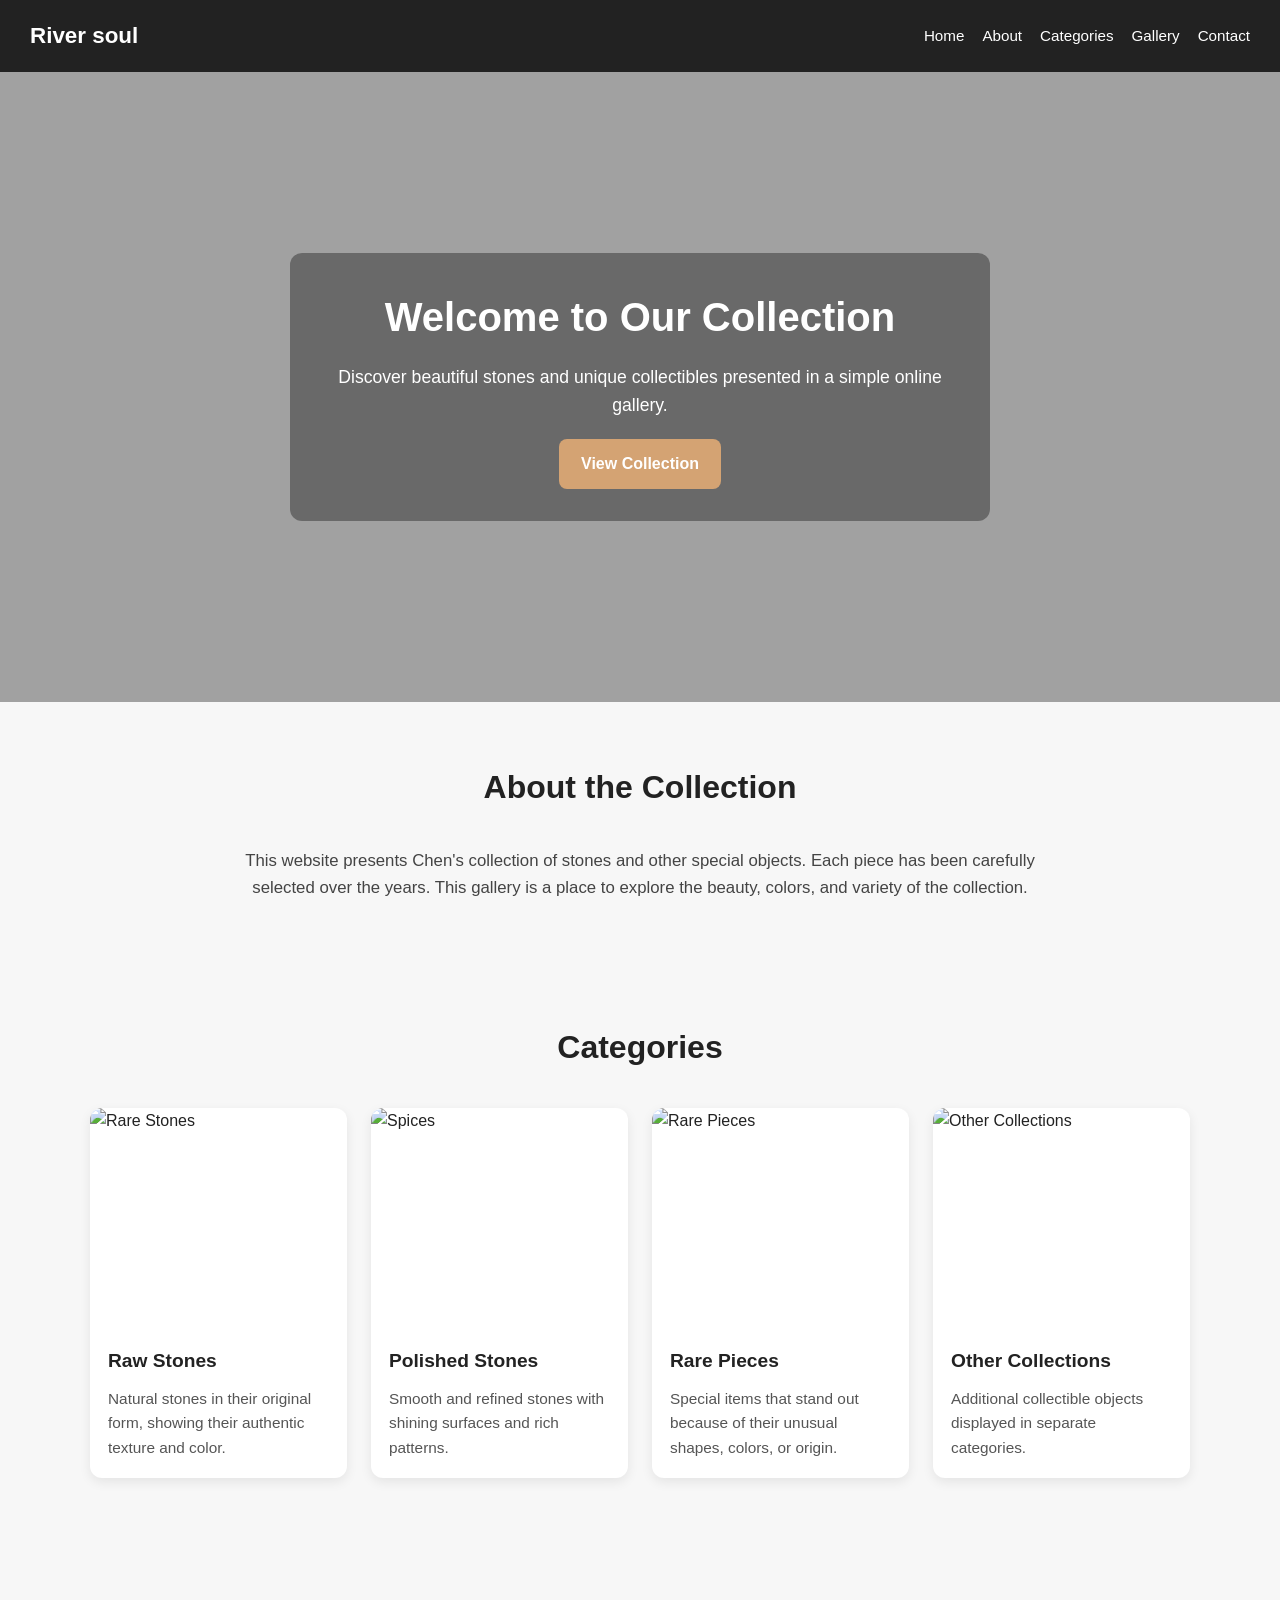
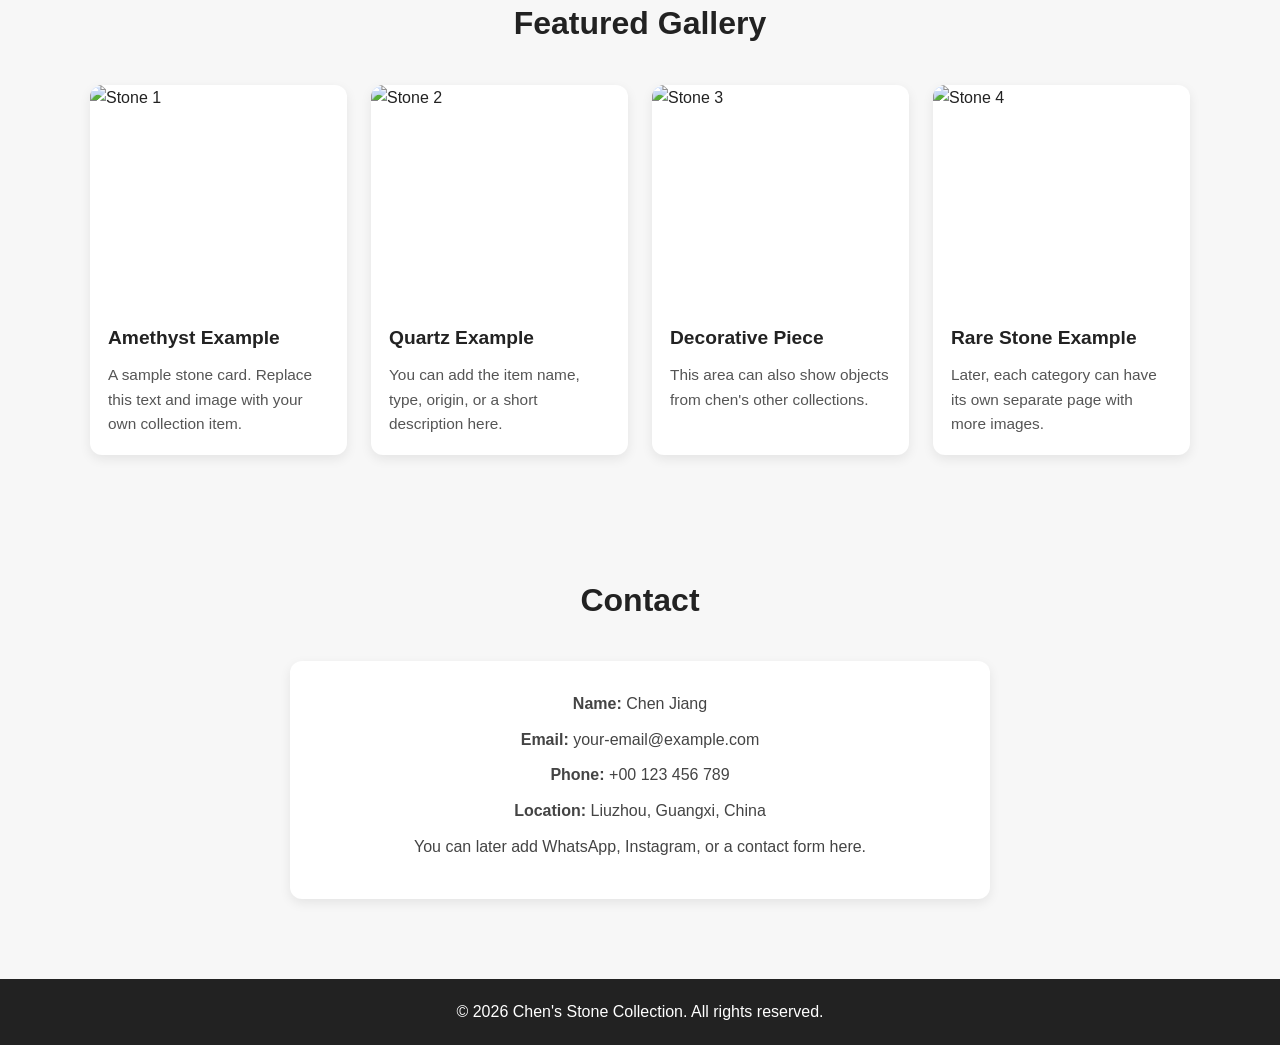
==== index.html @ f51748a2 "Add files via upload" ====
<!DOCTYPE html>
<html lang="en">
<head>
  <meta charset="UTF-8" />
  <meta name="viewport" content="width=device-width, initial-scale=1.0" />
  <title>Stone Collection</title>
  <style>
    * {
      box-sizing: border-box;
      margin: 0;
      padding: 0;
    }

    body {
      font-family: Arial, sans-serif;
      line-height: 1.6;
      background: #f7f7f7;
      color: #222;
    }

    header {
      background: #222;
      color: white;
      padding: 18px 30px;
      position: sticky;
      top: 0;
      z-index: 1000;
    }

    nav {
      display: flex;
      justify-content: space-between;
      align-items: center;
      flex-wrap: wrap;
      gap: 12px;
    }

    .logo {
      font-size: 1.4rem;
      font-weight: bold;
    }

    .nav-links {
      display: flex;
      gap: 18px;
      flex-wrap: wrap;
    }

    .nav-links a {
      color: white;
      text-decoration: none;
      font-size: 0.95rem;
    }

    .hero {
      background: linear-gradient(rgba(0,0,0,0.35), rgba(0,0,0,0.35)), url('image/IMG_9387.jpeg') center/cover;
      min-height: 70vh;
      display: flex;
      align-items: center;
      justify-content: center;
      text-align: center;
      color: white;
      padding: 30px;
    }

    .hero-content {
      max-width: 700px;
      background: rgba(0,0,0,0.35);
      padding: 32px;
      border-radius: 12px;
    }

    .hero h1 {
      font-size: 2.5rem;
      margin-bottom: 14px;
    }

    .hero p {
      font-size: 1.1rem;
      margin-bottom: 20px;
    }

    .btn {
      display: inline-block;
      background: #d4a373;
      color: white;
      padding: 12px 22px;
      border-radius: 8px;
      text-decoration: none;
      font-weight: bold;
    }

    section {
      padding: 60px 20px;
    }

    .container {
      max-width: 1100px;
      margin: 0 auto;
    }

    .section-title {
      text-align: center;
      margin-bottom: 35px;
      font-size: 2rem;
      color: #222;
    }

    .about-text {
      max-width: 800px;
      margin: 0 auto;
      text-align: center;
      font-size: 1.05rem;
      color: #444;
    }

    .categories,
    .gallery-grid {
      display: grid;
      grid-template-columns: repeat(auto-fit, minmax(240px, 1fr));
      gap: 24px;
    }

    .card {
      background: white;
      border-radius: 12px;
      overflow: hidden;
      box-shadow: 0 4px 12px rgba(0,0,0,0.08);
      transition: transform 0.2s ease;
    }

    .card:hover {
      transform: translateY(-4px);
    }

    .card img {
      width: 100%;
      height: 220px;
      object-fit: cover;
      display: block;
    }

    .card-content {
      padding: 18px;
    }

    .card-content h3 {
      margin-bottom: 10px;
      font-size: 1.2rem;
    }

    .card-content p {
      color: #555;
      font-size: 0.96rem;
    }

    .contact-box {
      background: white;
      max-width: 700px;
      margin: 0 auto;
      padding: 30px;
      border-radius: 12px;
      box-shadow: 0 4px 12px rgba(0,0,0,0.08);
      text-align: center;
    }

    .contact-box p {
      margin-bottom: 10px;
      color: #444;
    }

    footer {
      background: #222;
      color: white;
      text-align: center;
      padding: 20px;
      margin-top: 20px;
    }

    @media (max-width: 768px) {
      .hero h1 {
        font-size: 2rem;
      }

      .hero p {
        font-size: 1rem;
      }

      nav {
        flex-direction: column;
        align-items: flex-start;
      }
    }
  </style>
</head>
<body>
  <header>
    <nav>
      <div class="logo">River soul</div>
      <div class="nav-links">
        <a href="#home">Home</a>
        <a href="#about">About</a>
        <a href="#categories">Categories</a>
        <a href="#gallery">Gallery</a>
        <a href="#contact">Contact</a>
      </div>
    </nav>
  </header>

  <section class="hero" id="home">
    <div class="hero-content">
      <h1>Welcome to Our Collection</h1>
      <p>Discover beautiful stones and unique collectibles presented in a simple online gallery.</p>
      <a href="#gallery" class="btn">View Collection</a>
    </div>
  </section>

  <section id="about">
    <div class="container">
      <h2 class="section-title">About the Collection</h2>
      <p class="about-text">
        This website presents Chen's collection of stones and other special objects. Each piece has been carefully selected over the years. This gallery is a place to explore the beauty, colors, and variety of the collection.
      </p>
    </div>
  </section>

  <section id="categories">
    <div class="container">
      <h2 class="section-title">Categories</h2>
      <div class="categories">
        <div class="card">
          <img src="image/IMG_9387.jpeg" alt="Rare Stones">
          <div class="card-content">
            <h3>Raw Stones</h3>
            <p>Natural stones in their original form, showing their authentic texture and color.</p>
          </div>
        </div>

        <div class="card">
          <img src="image/IMG_9387.jpeg" alt="Spices">
          <div class="card-content">
            <h3>Polished Stones</h3>
            <p>Smooth and refined stones with shining surfaces and rich patterns.</p>
          </div>
        </div>

        <div class="card">
          <img src="image/IMG_9387.jpeg" alt="Rare Pieces">
          <div class="card-content">
            <h3>Rare Pieces</h3>
            <p>Special items that stand out because of their unusual shapes, colors, or origin.</p>
          </div>
        </div>

        <div class="card">
          <img src="image/IMG_9387.jpeg" alt="Other Collections">
          <div class="card-content">
            <h3>Other Collections</h3>
            <p>Additional collectible objects displayed in separate categories.</p>
          </div>
        </div>
      </div>
    </div>
  </section>

  <section id="gallery">
    <div class="container">
      <h2 class="section-title">Featured Gallery</h2>
      <div class="gallery-grid">
        <div class="card">
          <img src="image/IMG_9387.jpeg" alt="Stone 1">
          <div class="card-content">
            <h3>Amethyst Example</h3>
            <p>A sample stone card. Replace this text and image with your own collection item.</p>
          </div>
        </div>

        <div class="card">
          <img src="image/IMG_9387.jpeg" alt="Stone 2">
          <div class="card-content">
            <h3>Quartz Example</h3>
            <p>You can add the item name, type, origin, or a short description here.</p>
          </div>
        </div>

        <div class="card">
          <img src="image/IMG_9387.jpeg" alt="Stone 3">
          <div class="card-content">
            <h3>Decorative Piece</h3>
            <p>This area can also show objects from chen's other collections.</p>
          </div>
        </div>

        <div class="card">
          <img src="image/IMG_9387.jpeg" alt="Stone 4">
          <div class="card-content">
            <h3>Rare Stone Example</h3>
            <p>Later, each category can have its own separate page with more images.</p>
          </div>
        </div>
      </div>
    </div>
  </section>

  <section id="contact">
    <div class="container">
      <h2 class="section-title">Contact</h2>
      <div class="contact-box">
        <p><strong>Name:</strong> Chen Jiang</p>
        <p><strong>Email:</strong> your-email@example.com</p>
        <p><strong>Phone:</strong> +00 123 456 789</p>
        <p><strong>Location:</strong> Liuzhou, Guangxi, China</p>
        <p>You can later add WhatsApp, Instagram, or a contact form here.</p>
      </div>
    </div>
  </section>

  <footer>
    <p>&copy; 2026 Chen's Stone Collection. All rights reserved.</p>
  </footer>
</body>
</html>
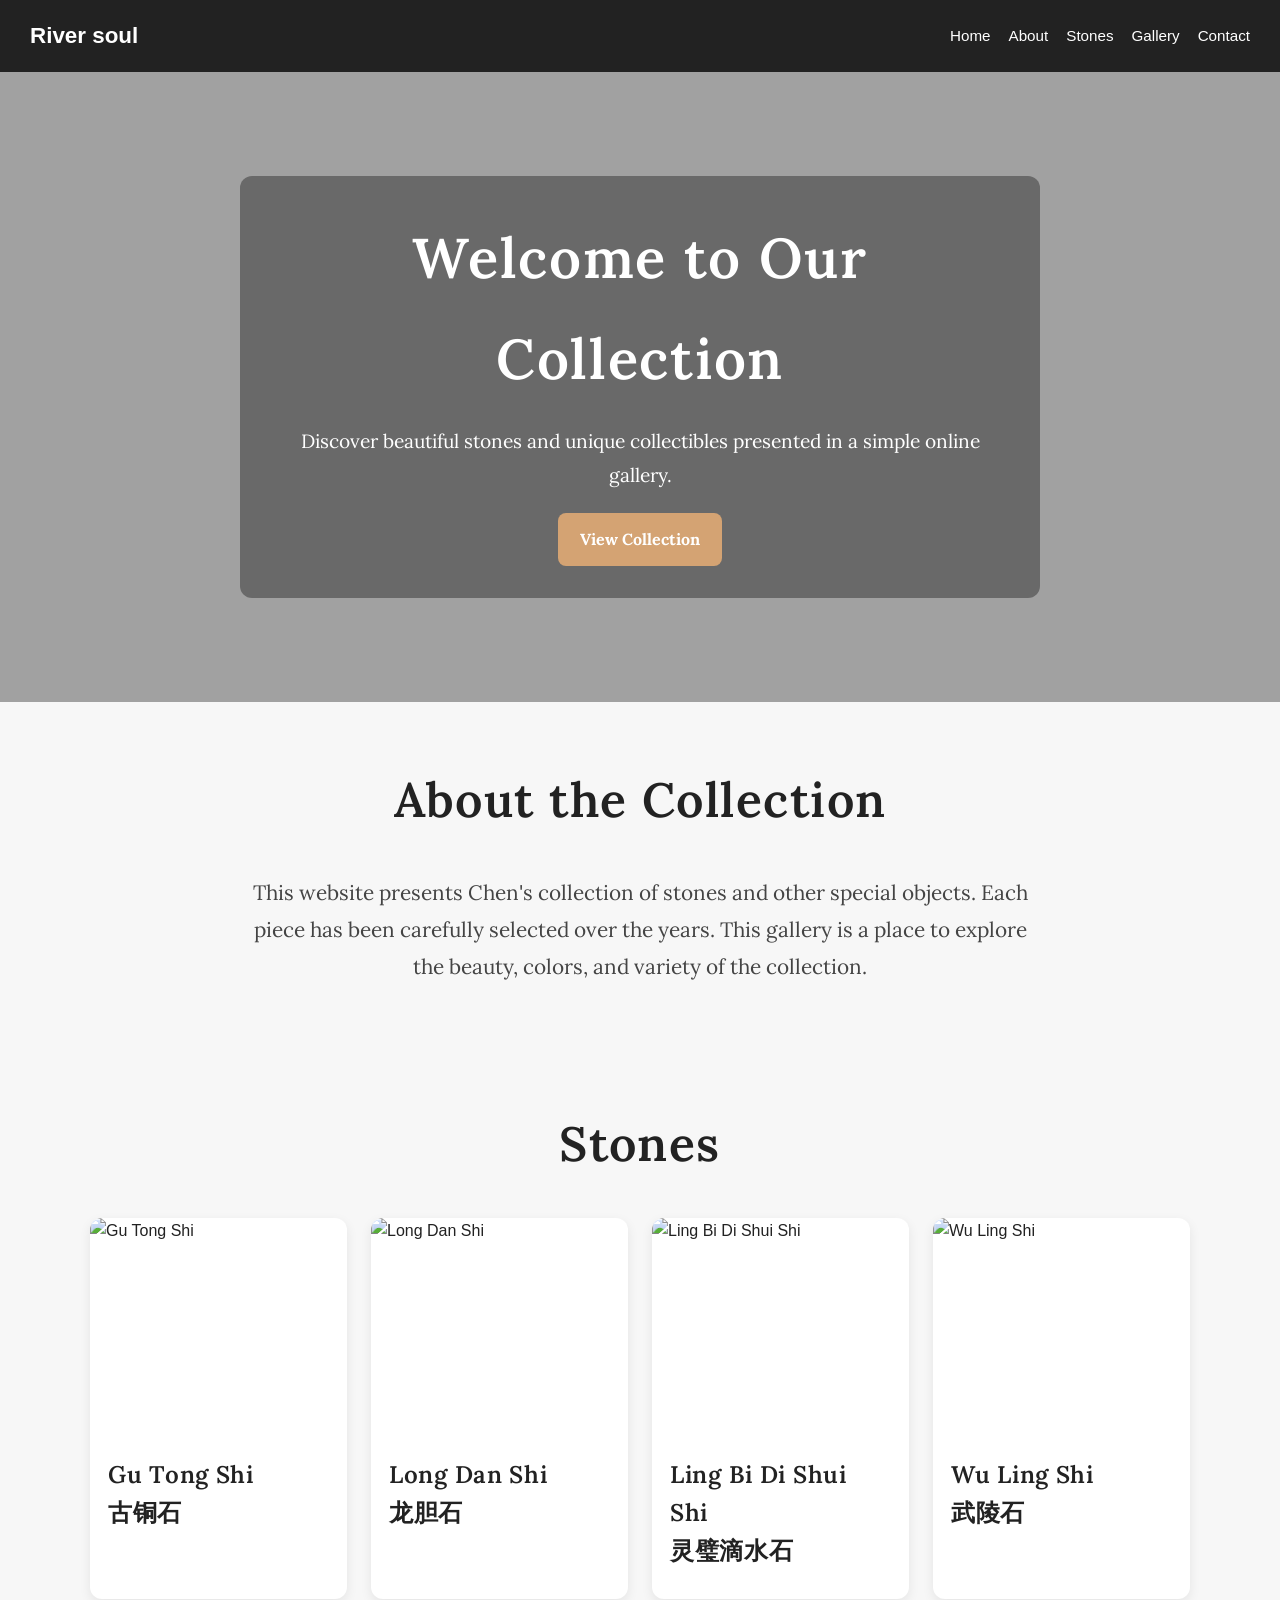
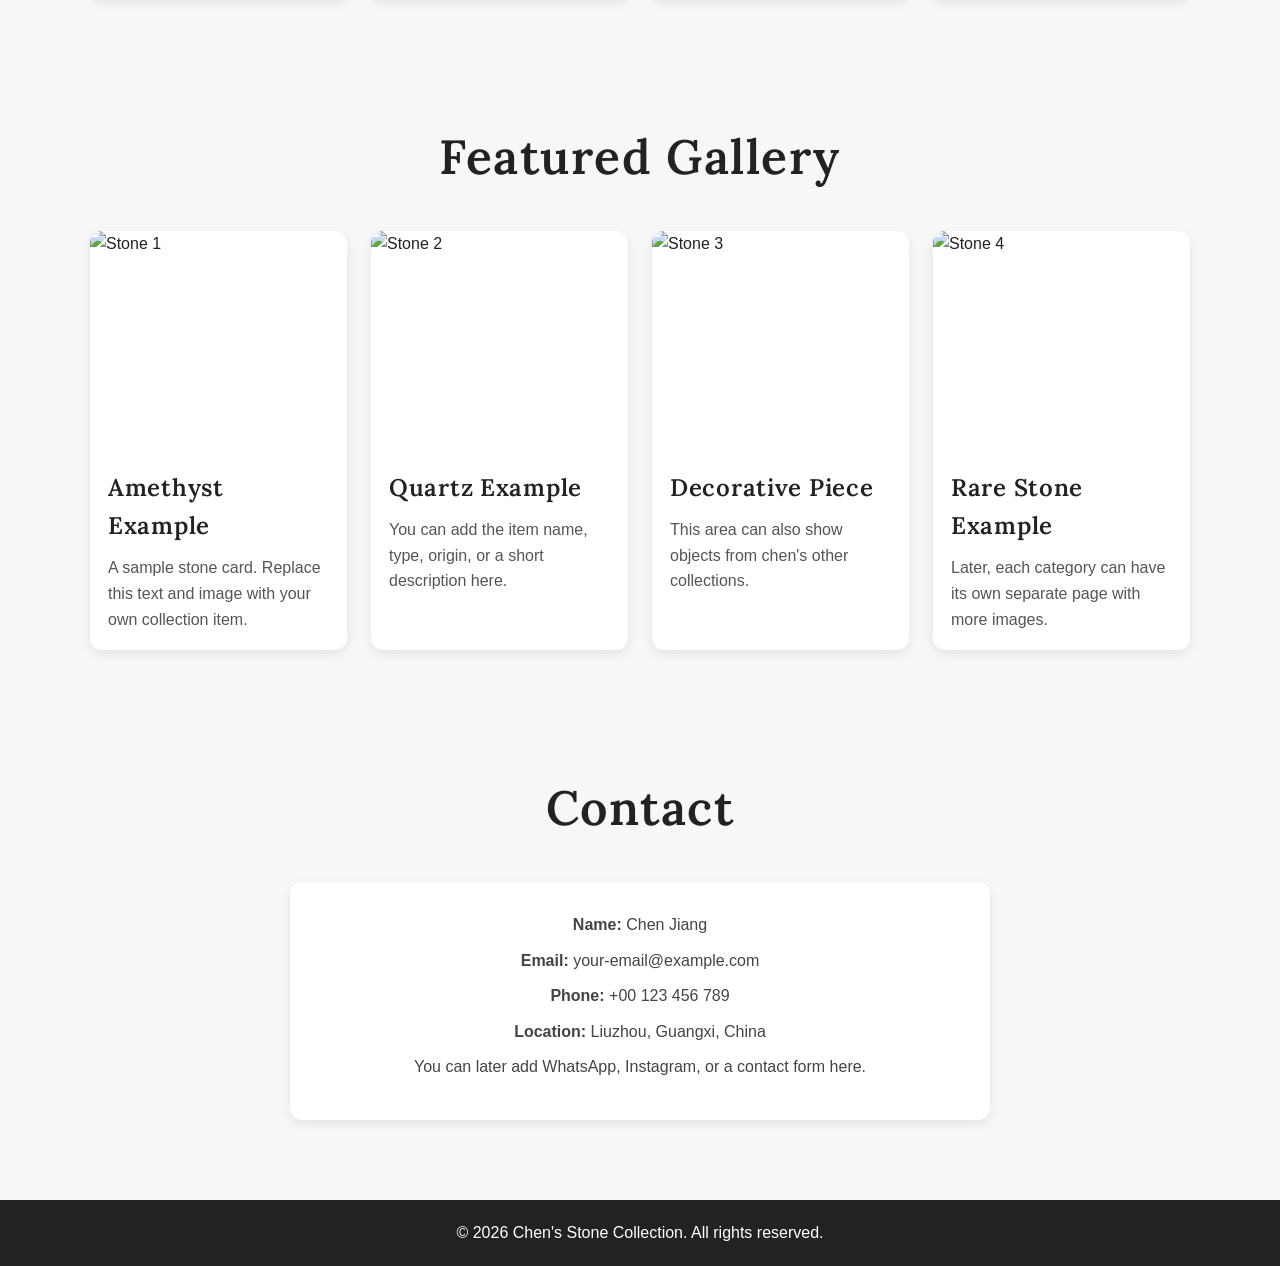
==== commit 2c887aa7: "Add files via upload" ====
--- a/index.html
+++ b/index.html
@@ -4,6 +4,11 @@
   <meta charset="UTF-8" />
   <meta name="viewport" content="width=device-width, initial-scale=1.0" />
   <title>Stone Collection</title>
+
+  <!-- Google Font -->
+  <link href="https://fonts.googleapis.com/css2?family=Lora:wght@400;600&display=swap" rel="stylesheet">
+
+  <!-- START CSS -->
   <style>
     * {
       box-sizing: border-box;
@@ -17,6 +22,11 @@
       background: #f7f7f7;
       color: #222;
     }
+    h1, h2, h3 {
+  font-family: 'Lora', serif;
+  font-weight: 600;
+  letter-spacing: 0.03em;
+}
 
     header {
       background: #222;
@@ -53,7 +63,7 @@
     }
 
     .hero {
-      background: linear-gradient(rgba(0,0,0,0.35), rgba(0,0,0,0.35)), url('image/IMG_9387.jpeg') center/cover;
+      background: linear-gradient(rgba(0,0,0,0.35), rgba(0,0,0,0.35)), url('image/Page/WhatsApp Image 2026-04-18 at 20.37.35.jpg') center/cover;
       min-height: 70vh;
       display: flex;
       align-items: center;
@@ -62,21 +72,27 @@
       color: white;
       padding: 30px;
     }
-
+/* Click button view content */
     .hero-content {
-      max-width: 700px;
+      max-width: 800px;
       background: rgba(0,0,0,0.35);
       padding: 32px;
       border-radius: 12px;
-    }
-
+      margin: 0 auto;
+      text-align: center;
+      font-size: 1rem;                /* slightly bigger */
+      font-family: 'Lora', serif;       /* 👈 change font */
+      line-height: 1.8;                 /* 👈 more elegant spacing */
+    }
+/* Big title */
     .hero h1 {
-      font-size: 2.5rem;
-      margin-bottom: 14px;
-    }
-
+  font-family: 'Lora', serif;
+  font-size: 3.5rem;
+  margin-bottom: 14px;
+}
+/* Description below the title  */
     .hero p {
-      font-size: 1.1rem;
+      font-size: 1.2rem;
       margin-bottom: 20px;
     }
 
@@ -102,17 +118,19 @@
     .section-title {
       text-align: center;
       margin-bottom: 35px;
-      font-size: 2rem;
+      font-size: 3rem;
       color: #222;
     }
-
-    .about-text {
-      max-width: 800px;
-      margin: 0 auto;
-      text-align: center;
-      font-size: 1.05rem;
-      color: #444;
-    }
+/* Description of About the Collection */
+.about-text {
+  max-width: 800px;
+  margin: 0 auto;
+  text-align: center;
+  font-size: 1.3rem;                /* slightly bigger */
+  color: #444;
+  font-family: 'Lora', serif;       /* 👈 change font */
+  line-height: 1.8;                 /* 👈 more elegant spacing */
+}
 
     .categories,
     .gallery-grid {
@@ -127,6 +145,8 @@
       overflow: hidden;
       box-shadow: 0 4px 12px rgba(0,0,0,0.08);
       transition: transform 0.2s ease;
+      text-decoration: none;
+      color: inherit;
     }
 
     .card:hover {
@@ -146,12 +166,12 @@
 
     .card-content h3 {
       margin-bottom: 10px;
-      font-size: 1.2rem;
+      font-size: 1.5rem;
     }
 
     .card-content p {
       color: #555;
-      font-size: 0.96rem;
+      font-size: 1rem;
     }
 
     .contact-box {
@@ -183,7 +203,7 @@
       }
 
       .hero p {
-        font-size: 1rem;
+        font-size: 1.5rem;
       }
 
       nav {
@@ -200,7 +220,7 @@
       <div class="nav-links">
         <a href="#home">Home</a>
         <a href="#about">About</a>
-        <a href="#categories">Categories</a>
+        <a href="#categories">Stones</a>
         <a href="#gallery">Gallery</a>
         <a href="#contact">Contact</a>
       </div>
@@ -224,40 +244,40 @@
     </div>
   </section>
 
-  <section id="categories">
+  <section id="categories"> <!-- Do not change this when changing the names of the sections -->
     <div class="container">
-      <h2 class="section-title">Categories</h2>
+      <h2 class="section-title">Stones</h2>
       <div class="categories">
-        <div class="card">
-          <img src="image/IMG_9387.jpeg" alt="Rare Stones">
-          <div class="card-content">
-            <h3>Raw Stones</h3>
-            <p>Natural stones in their original form, showing their authentic texture and color.</p>
-          </div>
-        </div>
-
-        <div class="card">
-          <img src="image/IMG_9387.jpeg" alt="Spices">
-          <div class="card-content">
-            <h3>Polished Stones</h3>
-            <p>Smooth and refined stones with shining surfaces and rich patterns.</p>
-          </div>
-        </div>
-
-        <div class="card">
-          <img src="image/IMG_9387.jpeg" alt="Rare Pieces">
-          <div class="card-content">
-            <h3>Rare Pieces</h3>
-            <p>Special items that stand out because of their unusual shapes, colors, or origin.</p>
-          </div>
-        </div>
-
-        <div class="card">
-          <img src="image/IMG_9387.jpeg" alt="Other Collections">
-          <div class="card-content">
-            <h3>Other Collections</h3>
-            <p>Additional collectible objects displayed in separate categories.</p>
-          </div>
+<a href="gutongshi.html" class="card">
+  <img src="image/古铜石1.png" alt="Gu Tong Shi">
+  <div class="card-content">
+    <h3>Gu Tong Shi<br>古铜石</h3>
+  </div>
+</a>
+
+<a href="longdanshi.html" class="card">
+          <img src="image/龙胆石1.png" alt="Long Dan Shi">
+          <div class="card-content">
+            <h3>Long Dan Shi<br>龙胆石</h3>
+            <!-- <p>Smooth and refined stones with shining surfaces and rich patterns.</p> -->
+          </div>
+</a>
+
+<a href="lingbidishuishi.html" class="card">
+          <img src="image/灵璧滴水石1.png" alt="Ling Bi Di Shui Shi">
+          <div class="card-content">
+            <h3>Ling Bi Di Shui Shi<br>灵璧滴水石</h3>
+            <!-- <p>Special items that stand out because of their unusual shapes, colors, or origin.</p> -->
+          </div>
+</a>
+
+<a href="wulingshi.html" class="card">
+  <img src="image/武陵石1.png" alt="Wu Ling Shi">
+  <div class="card-content">
+    <h3>Wu Ling Shi<br>武陵石</h3>
+    <!-- <p>Additional collectible objects displayed in separate categories.</p> -->
+  </div>   <!-- ✅ ADD THIS LINE -->
+</a>
         </div>
       </div>
     </div>
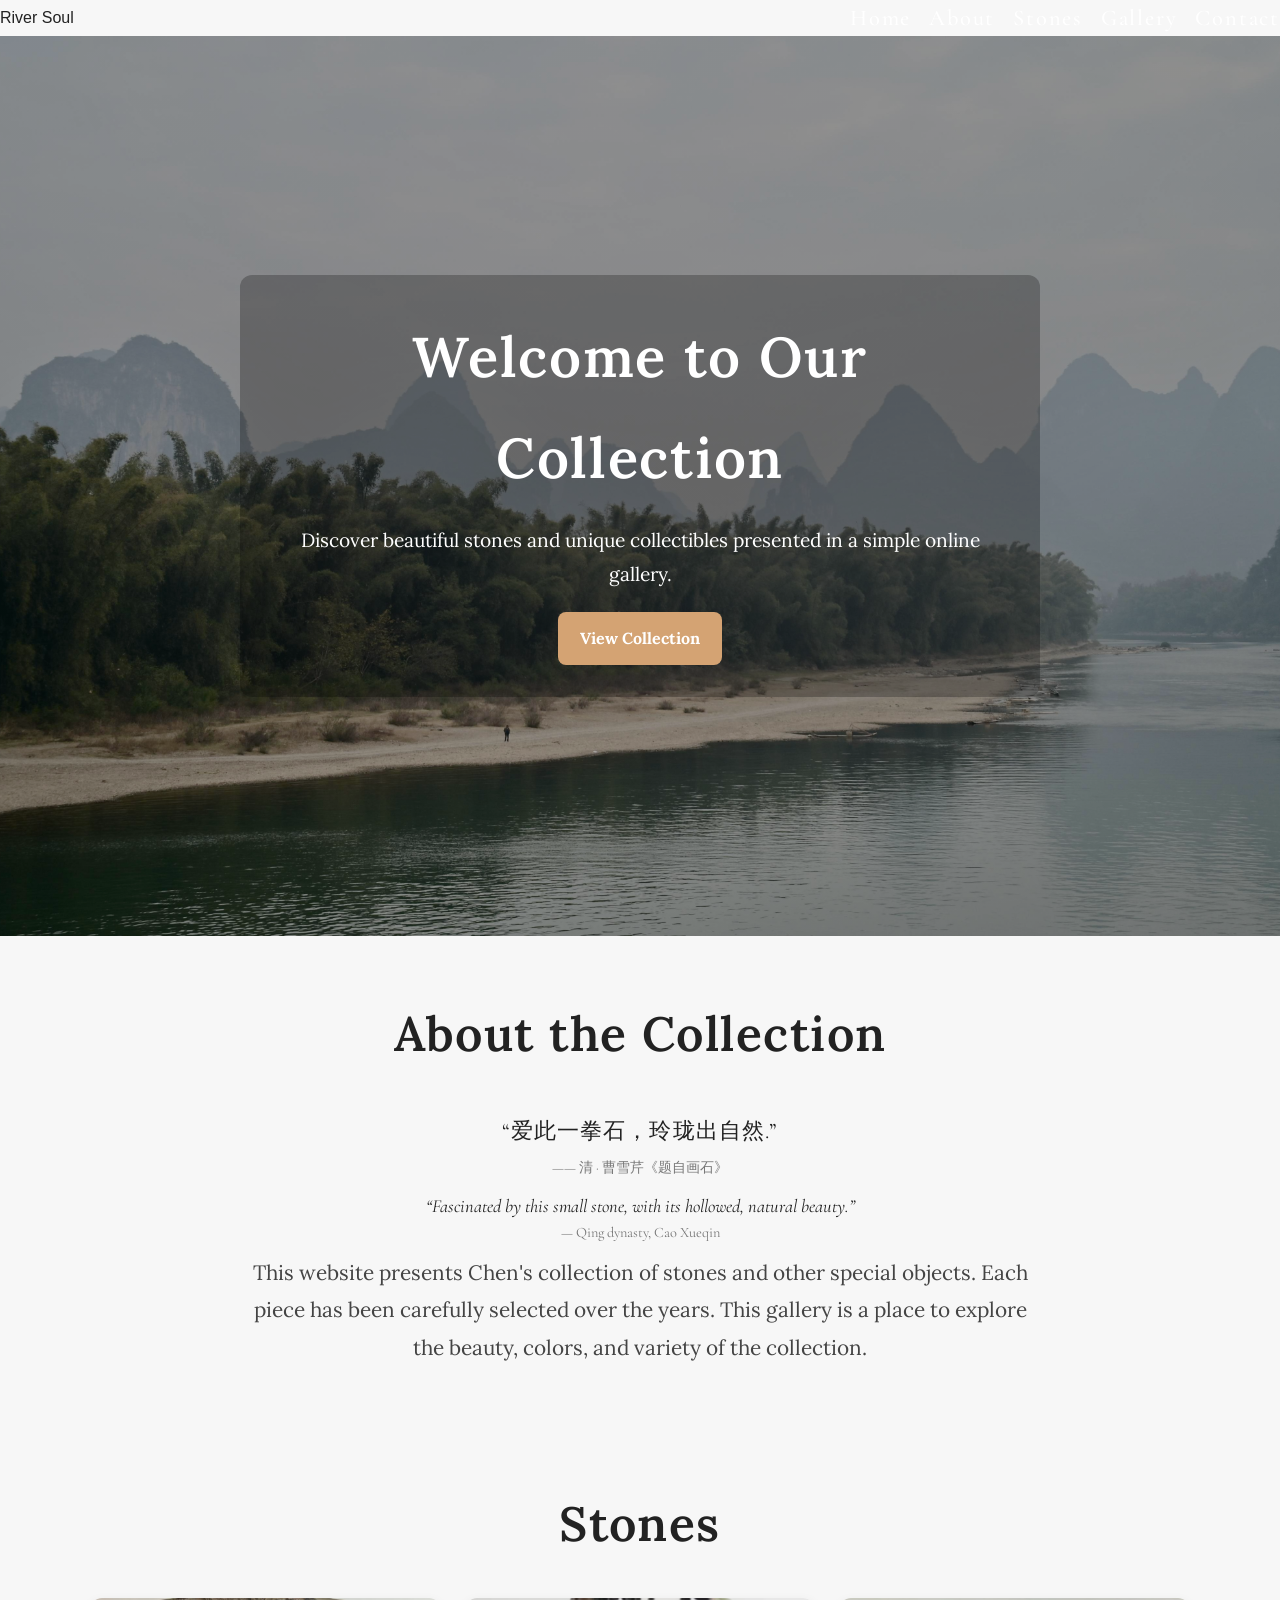
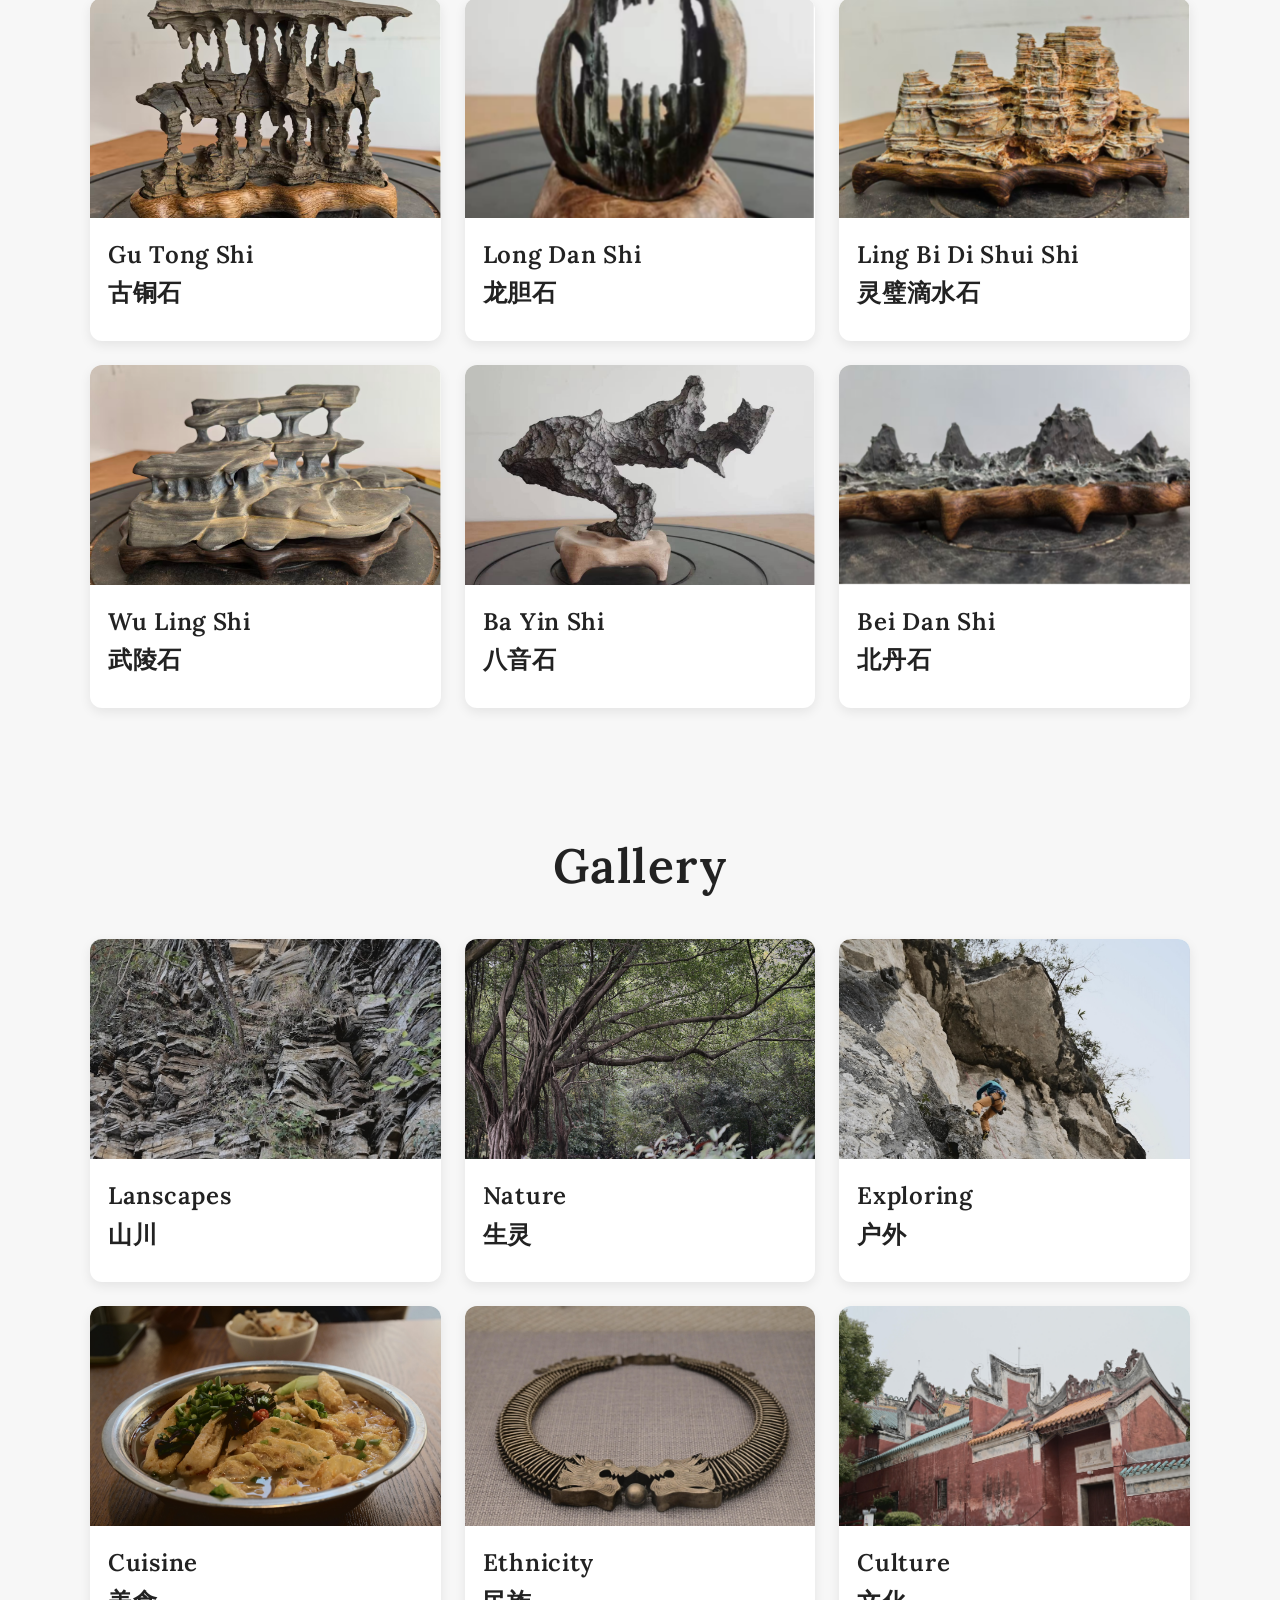
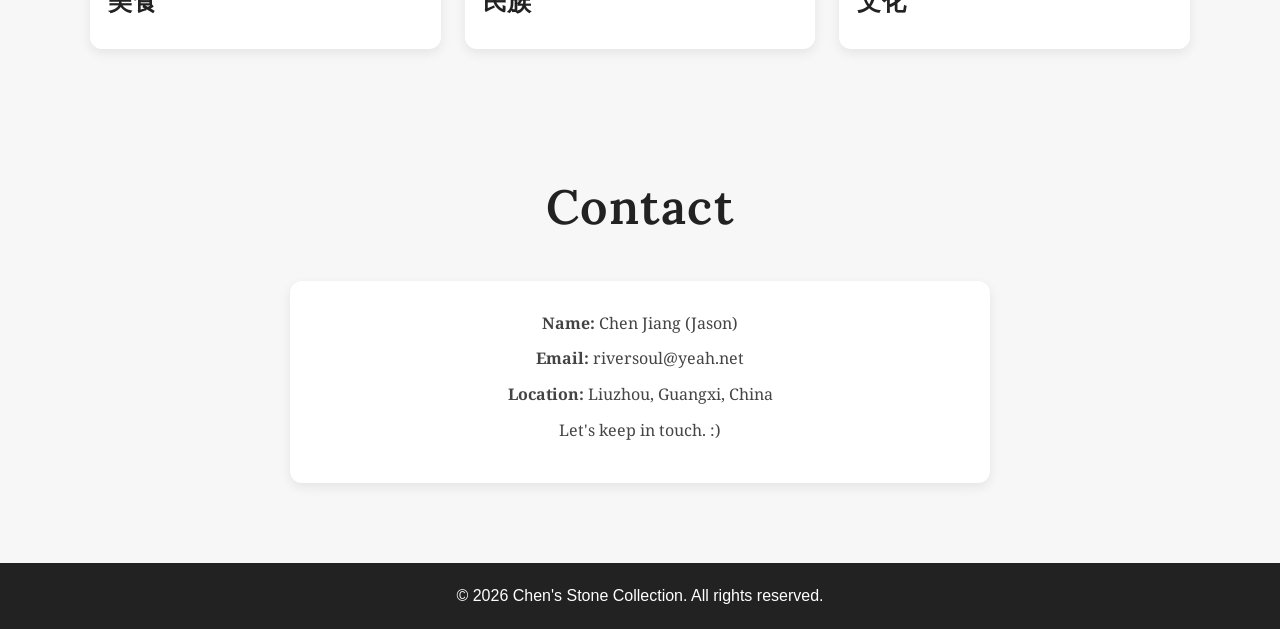
==== commit 063ba799: "Add files via upload" ====
--- a/index.html
+++ b/index.html
@@ -1,15 +1,18 @@
 <!DOCTYPE html>
 <html lang="en">
 <head>
+ <link rel="stylesheet" href="style.css">  <!-- apply the style from style.css -->
   <meta charset="UTF-8" />
   <meta name="viewport" content="width=device-width, initial-scale=1.0" />
   <title>Stone Collection</title>
 
   <!-- Google Font -->
   <link href="https://fonts.googleapis.com/css2?family=Lora:wght@400;600&display=swap" rel="stylesheet">
-
+  <link href="https://fonts.googleapis.com/css2?family=Cormorant+Garamond:wght@400;600;700&display=swap" rel="stylesheet">
+  <link href="https://fonts.googleapis.com/css2?family=Lora:wght@400;600&family=Noto+Serif:wght@400;500;600&display=swap" rel="stylesheet">
   <!-- START CSS -->
   <style>
+
     * {
       box-sizing: border-box;
       margin: 0;
@@ -28,14 +31,14 @@
   letter-spacing: 0.03em;
 }
 
-    header {
+    /* header {
       background: #222;
       color: white;
       padding: 18px 30px;
       position: sticky;
       top: 0;
       z-index: 1000;
-    }
+    } */
 
     nav {
       display: flex;
@@ -44,27 +47,32 @@
       flex-wrap: wrap;
       gap: 12px;
     }
-
-    .logo {
-      font-size: 1.4rem;
-      font-weight: bold;
-    }
+    
+    /* .logo {
+  font-family: 'Cormorant Garamond', serif;
+  font-size: 1.9rem;
+  font-weight: 500;
+  letter-spacing: 0.12em;
+} */
 
     .nav-links {
       display: flex;
       gap: 18px;
       flex-wrap: wrap;
     }
-
+    
     .nav-links a {
-      color: white;
-      text-decoration: none;
-      font-size: 0.95rem;
-    }
-
+  color: white;
+  text-decoration: none;
+  font-size: 1.4rem;
+  font-family: 'Cormorant Garamond', serif;  /* 👈 add this */
+  font-weight: 500;
+  letter-spacing: 0.08em;
+}
+/* Title picture */
     .hero {
       background: linear-gradient(rgba(0,0,0,0.35), rgba(0,0,0,0.35)), url('image/Page/WhatsApp Image 2026-04-18 at 20.37.35.jpg') center/cover;
-      min-height: 70vh;
+      min-height: 100vh;
       display: flex;
       align-items: center;
       justify-content: center;
@@ -75,7 +83,7 @@
 /* Click button view content */
     .hero-content {
       max-width: 800px;
-      background: rgba(0,0,0,0.35);
+      background: rgba(0, 0, 0, 0.25); /* this is the grey block for the text */
       padding: 32px;
       border-radius: 12px;
       margin: 0 auto;
@@ -134,10 +142,10 @@
 
     .categories,
     .gallery-grid {
-      display: grid;
-      grid-template-columns: repeat(auto-fit, minmax(240px, 1fr));
-      gap: 24px;
-    }
+  display: grid;
+  grid-template-columns: repeat(3, 1fr);
+  gap: 24px;
+}
 
     .card {
       background: white;
@@ -182,6 +190,8 @@
       border-radius: 12px;
       box-shadow: 0 4px 12px rgba(0,0,0,0.08);
       text-align: center;
+      font-family: 'Noto Serif', serif;  
+
     }
 
     .contact-box p {
@@ -211,12 +221,38 @@
         align-items: flex-start;
       }
     }
+
+    .poem {
+  margin-top: 40px;          /* 👈 space from paragraph */
+  text-align: center;
+}
+
+.poem-cn {
+  font-family: 'Cormorant Garamond', serif;
+  font-size: 1.4rem;
+    letter-spacing: 0.05em;
+  margin-bottom: 8px;
+}
+
+.poem-en {
+  font-family: 'Cormorant Garamond', serif;
+  font-size: 1.15rem;
+  font-style: italic;
+  margin-top: 12px;
+}
+
+.poem-ref {
+    font-family: 'Cormorant Garamond', serif;
+  font-size: 0.9rem;
+  color: #777;
+  margin-bottom: 10px;
+}
   </style>
 </head>
 <body>
   <header>
     <nav>
-      <div class="logo">River soul</div>
+      <div class="logo">River Soul</div>
       <div class="nav-links">
         <a href="#home">Home</a>
         <a href="#about">About</a>
@@ -238,9 +274,19 @@
   <section id="about">
     <div class="container">
       <h2 class="section-title">About the Collection</h2>
+      <div class="poem">
+  <p class="poem-cn">“爱此一拳石，玲珑出自然.”</p>
+  <p class="poem-ref">—— 清 · 曹雪芹《题自画石》</p>
+
+  <p class="poem-en">
+    “Fascinated by this small stone, with its hollowed, natural beauty.”
+  </p>
+  <p class="poem-ref">— Qing dynasty, Cao Xueqin</p>
+</div>
       <p class="about-text">
         This website presents Chen's collection of stones and other special objects. Each piece has been carefully selected over the years. This gallery is a place to explore the beauty, colors, and variety of the collection.
       </p>
+
     </div>
   </section>
 
@@ -278,6 +324,21 @@
     <!-- <p>Additional collectible objects displayed in separate categories.</p> -->
   </div>   <!-- ✅ ADD THIS LINE -->
 </a>
+
+<a href="bayinshi.html" class="card">
+  <img src="image/八音石1.png" alt="Ba Yin Shi">
+  <div class="card-content">
+    <h3>Ba Yin Shi<br>八音石</h3>
+  </div>
+</a>
+
+<a href="beidanshi.html" class="card">
+  <img src="image/北丹石1.png" alt="Bei Dan Shi">
+  <div class="card-content">
+    <h3>Bei Dan Shi<br>北丹石</h3>
+  </div>
+</a>
+
         </div>
       </div>
     </div>
@@ -285,39 +346,55 @@
 
   <section id="gallery">
     <div class="container">
-      <h2 class="section-title">Featured Gallery</h2>
+      <h2 class="section-title">Gallery</h2>
       <div class="gallery-grid">
         <div class="card">
-          <img src="image/IMG_9387.jpeg" alt="Stone 1">
-          <div class="card-content">
-            <h3>Amethyst Example</h3>
-            <p>A sample stone card. Replace this text and image with your own collection item.</p>
+          <img src="image/Page/山川/WhatsApp Image 2026-04-18 at 20.40.53.jpeg" alt="Lanscapes">
+          <div class="card-content">
+            <h3>Lanscapes<br>山川</h3>
+            <!-- <p>A sample stone card. Replace this text and image with your own collection item.</p> -->
           </div>
         </div>
 
         <div class="card">
-          <img src="image/IMG_9387.jpeg" alt="Stone 2">
-          <div class="card-content">
-            <h3>Quartz Example</h3>
-            <p>You can add the item name, type, origin, or a short description here.</p>
+          <img src="image/Page/生灵/WhatsApp Image 2026-04-18 at 20.44.24.jpeg" alt="Nature">
+          <div class="card-content">
+            <h3>Nature<br>生灵</h3>
+            <!-- <p>You can add the item name, type, origin, or a short description here.</p> -->
           </div>
         </div>
 
         <div class="card">
-          <img src="image/IMG_9387.jpeg" alt="Stone 3">
-          <div class="card-content">
-            <h3>Decorative Piece</h3>
-            <p>This area can also show objects from chen's other collections.</p>
+          <img src="image/Page/户外/WhatsApp Image 2026-04-18 at 20.39.29.jpeg" alt="Exploring">
+          <div class="card-content">
+            <h3>Exploring<br>户外</h3>
+            <!-- <p>This area can also show objects from chen's other collections.</p> -->
           </div>
         </div>
 
         <div class="card">
-          <img src="image/IMG_9387.jpeg" alt="Stone 4">
-          <div class="card-content">
-            <h3>Rare Stone Example</h3>
-            <p>Later, each category can have its own separate page with more images.</p>
+          <img src="image/Page/美食/WhatsApp Image 2026-04-18 at 20.49.25.jpeg" alt="Cuisine">
+          <div class="card-content">
+            <h3>Cuisine<br>美食</h3>
+            <!-- <p>Later, each category can have its own separate page with more images.</p> -->
+          </div>
+        </div>        
+        
+        <div class="card">
+          <img src="image/Page/民族/WhatsApp Image 2026-04-18 at 20.31.22.jpeg" alt="Ethnicity">
+          <div class="card-content">
+            <h3>Ethnicity<br>民族</h3>
+            <!-- <p>Later, each category can have its own separate page with more images.</p> -->
           </div>
         </div>
+        
+        <div class="card">
+          <img src="image/Page/文化/WhatsApp Image 2026-04-18 at 20.34.22.jpeg" alt="Cuisine">
+          <div class="card-content">
+            <h3>Culture<br>文化</h3>
+            <!-- <p>Later, each category can have its own separate page with more images.</p> -->
+          </div>
+        </div>        
       </div>
     </div>
   </section>
@@ -326,11 +403,11 @@
     <div class="container">
       <h2 class="section-title">Contact</h2>
       <div class="contact-box">
-        <p><strong>Name:</strong> Chen Jiang</p>
-        <p><strong>Email:</strong> your-email@example.com</p>
-        <p><strong>Phone:</strong> +00 123 456 789</p>
+        <p><strong>Name:</strong> Chen Jiang (Jason) </p>
+        <p><strong>Email:</strong> riversoul@yeah.net</p>
+        <!-- <p><strong>Phone:</strong> +86 13607808022</p> -->
         <p><strong>Location:</strong> Liuzhou, Guangxi, China</p>
-        <p>You can later add WhatsApp, Instagram, or a contact form here.</p>
+        <p>Let's keep in touch.    :) </p>
       </div>
     </div>
   </section>
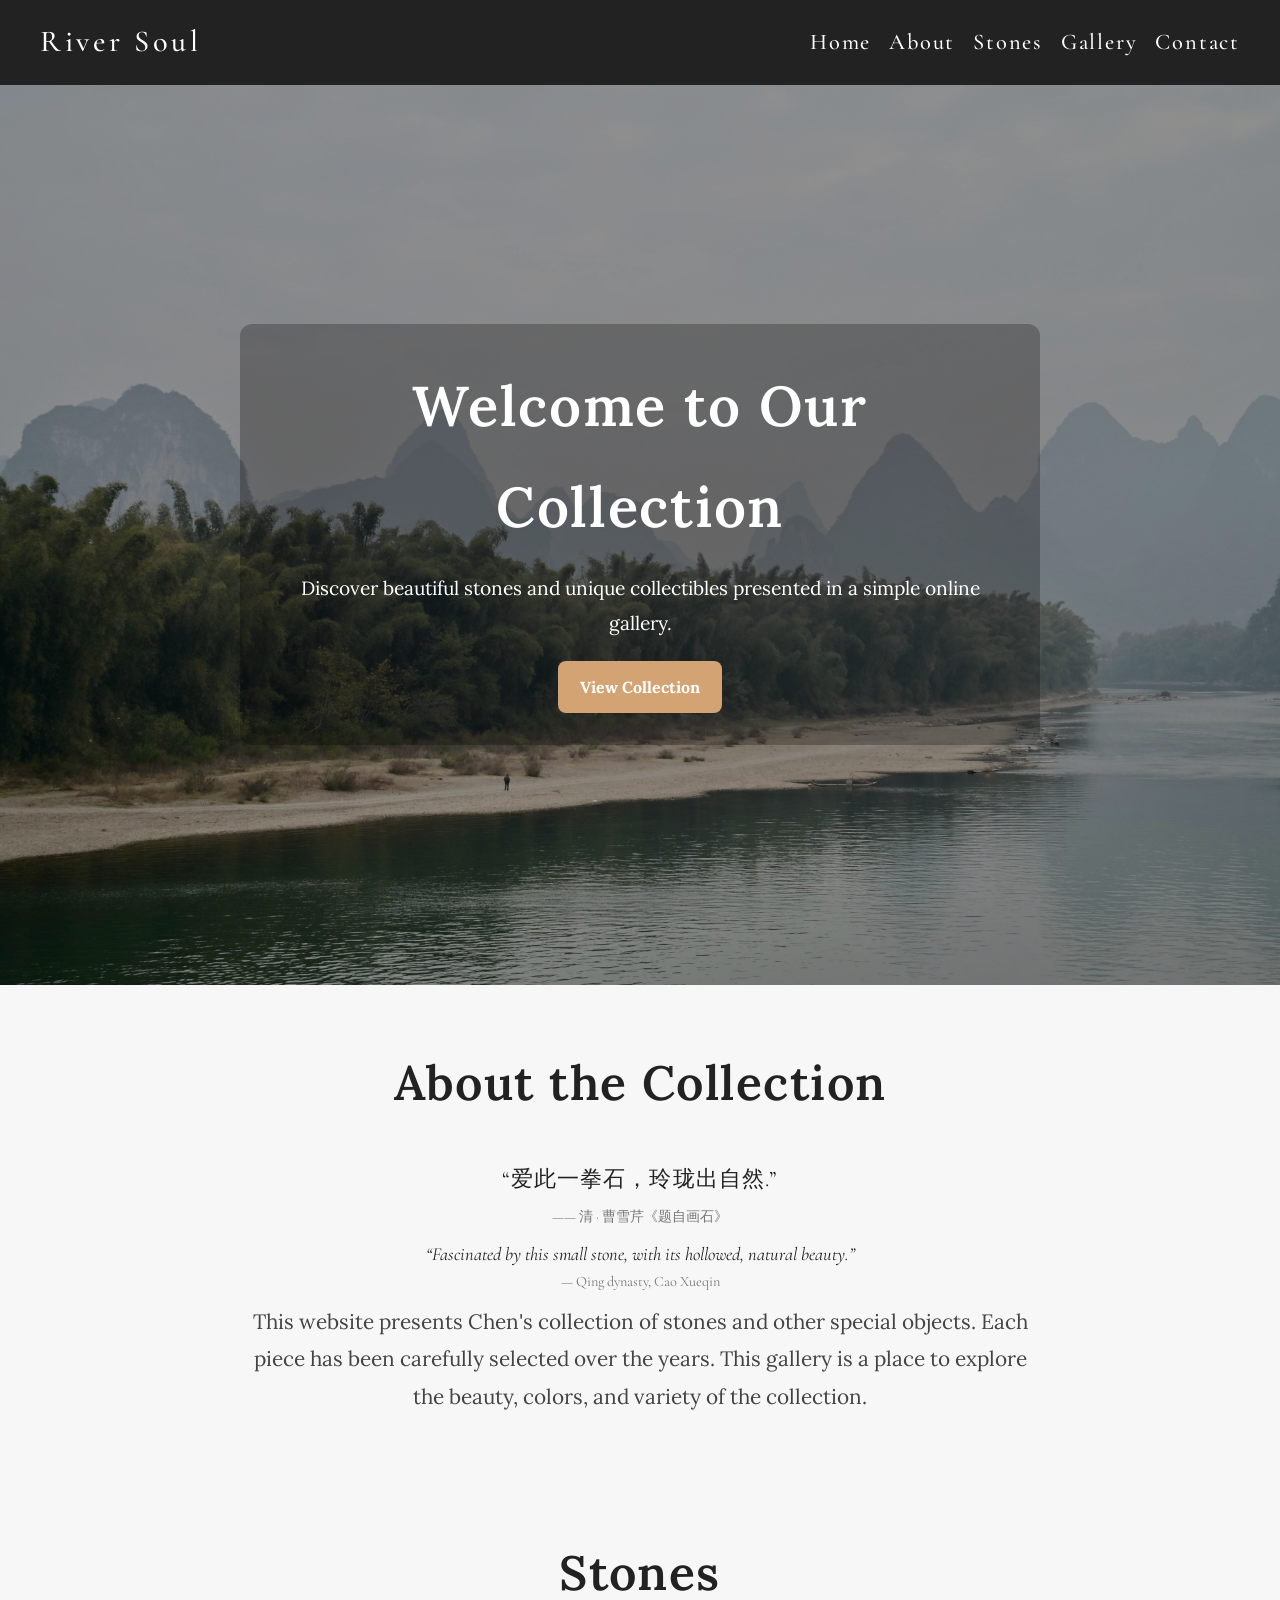
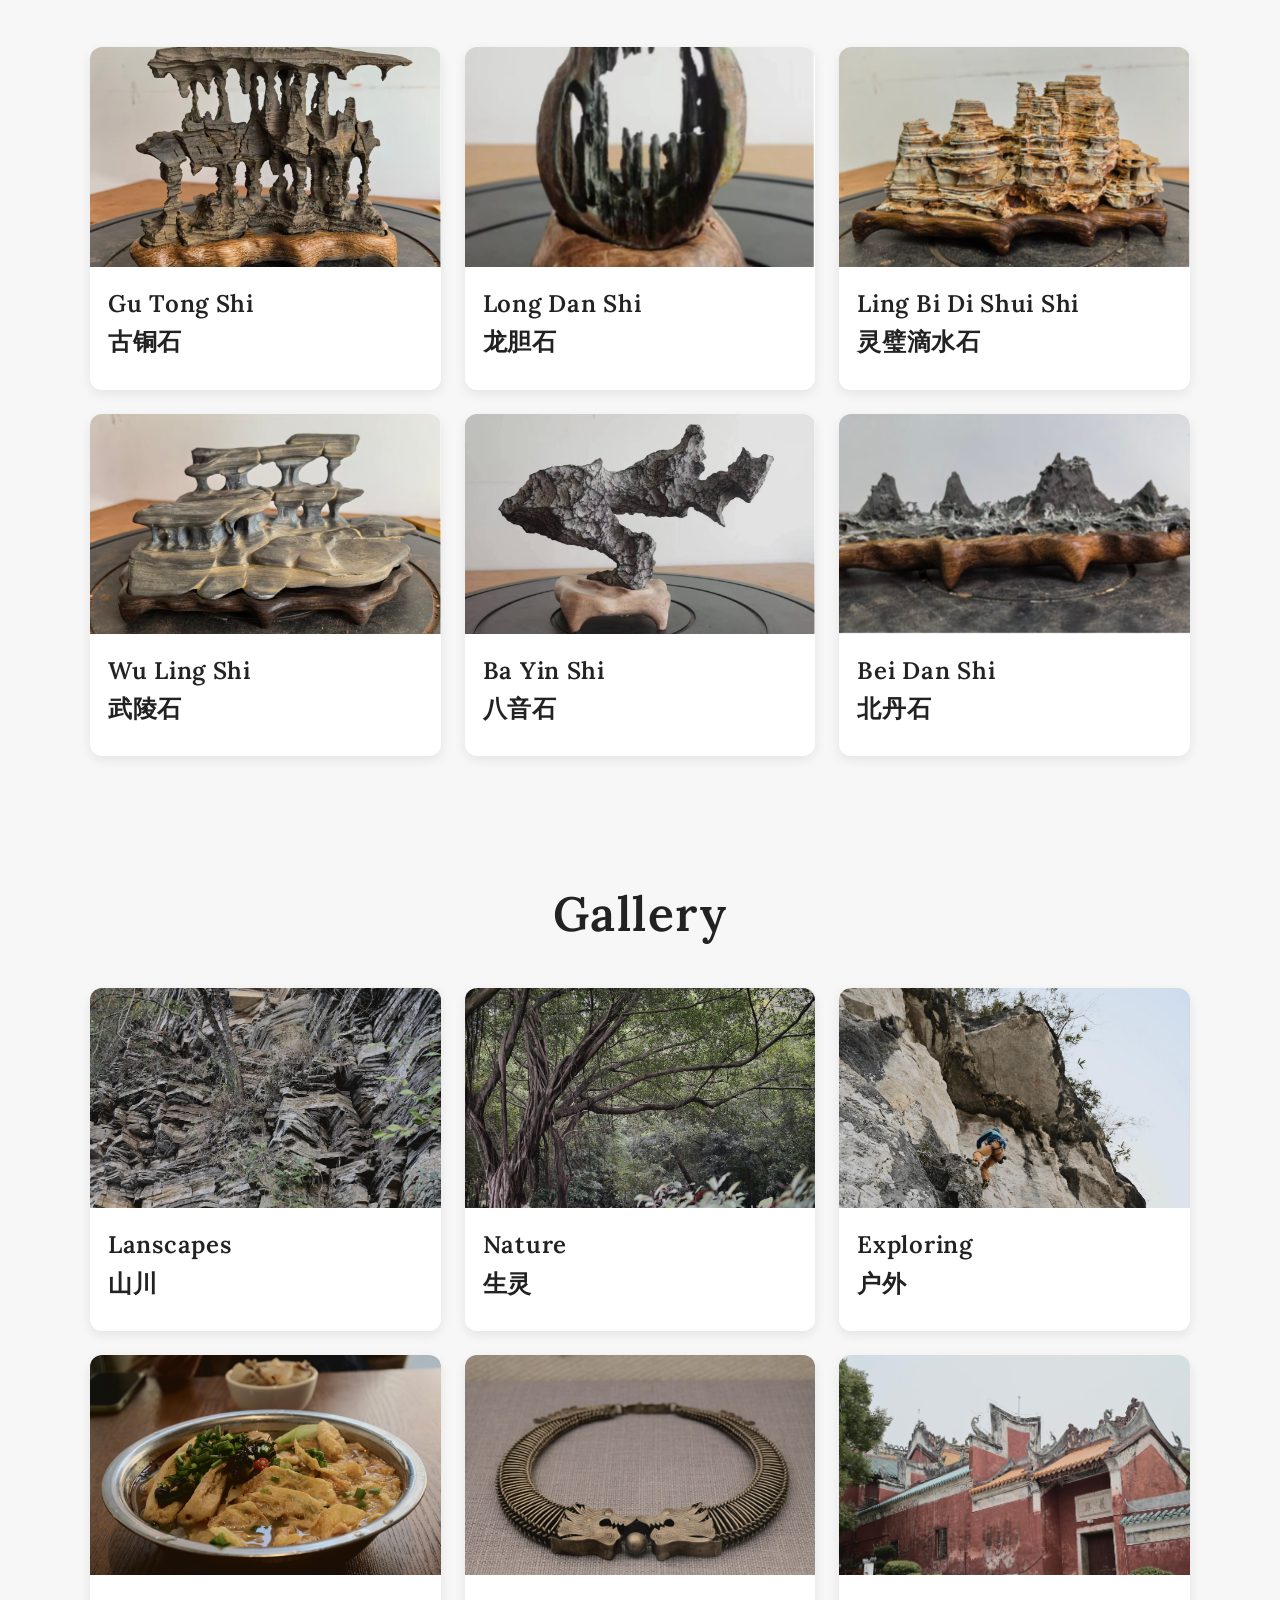
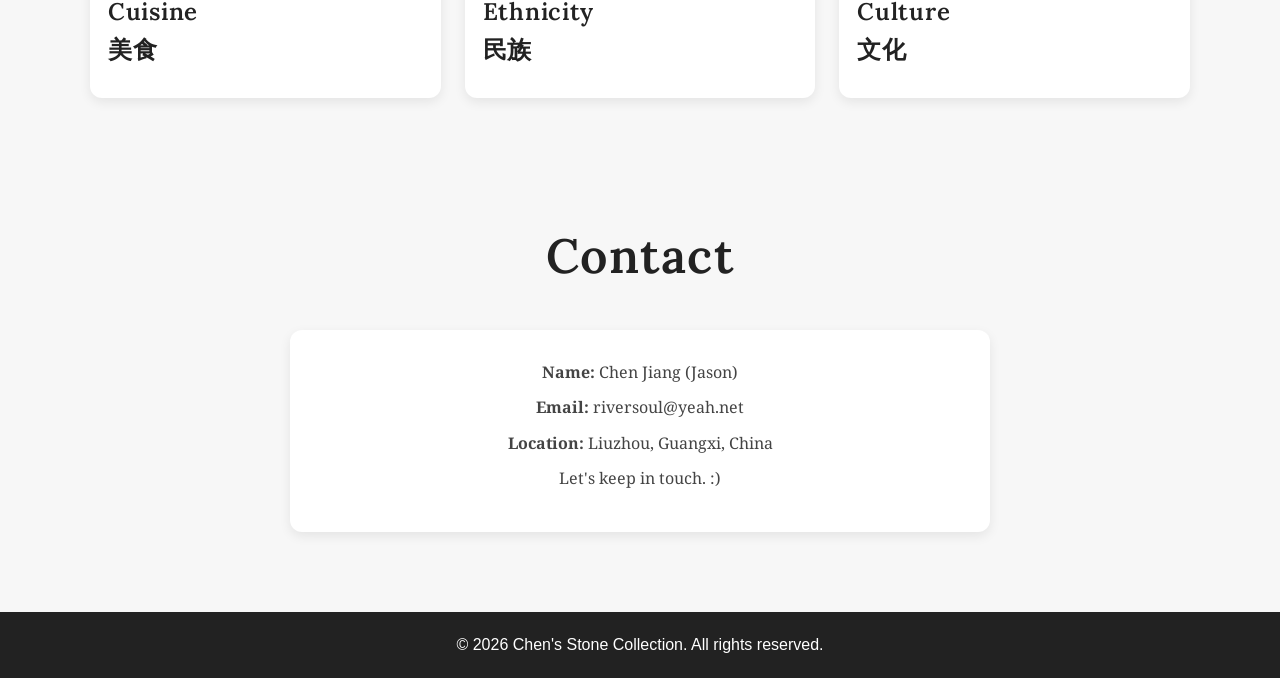
==== commit 881f55cd: "Add files via upload" ====
--- a/index.html
+++ b/index.html
@@ -10,227 +10,161 @@
   <link href="https://fonts.googleapis.com/css2?family=Lora:wght@400;600&display=swap" rel="stylesheet">
   <link href="https://fonts.googleapis.com/css2?family=Cormorant+Garamond:wght@400;600;700&display=swap" rel="stylesheet">
   <link href="https://fonts.googleapis.com/css2?family=Lora:wght@400;600&family=Noto+Serif:wght@400;500;600&display=swap" rel="stylesheet">
-  <!-- START CSS -->
-  <style>
-
-    * {
-      box-sizing: border-box;
-      margin: 0;
-      padding: 0;
-    }
-
-    body {
-      font-family: Arial, sans-serif;
-      line-height: 1.6;
-      background: #f7f7f7;
-      color: #222;
-    }
-    h1, h2, h3 {
+  
+
+</head>
+
+<style>
+  /* ===== Base page styles ===== */
+* {
+  box-sizing: border-box;
+  margin: 0;
+  padding: 0;
+}
+
+body {
+  font-family: Arial, sans-serif;
+  line-height: 1.6;
+  background: #f7f7f7;
+  color: #222;
+}
+
+h1, h2, h3 {
   font-family: 'Lora', serif;
   font-weight: 600;
   letter-spacing: 0.03em;
 }
 
-    /* header {
-      background: #222;
-      color: white;
-      padding: 18px 30px;
-      position: sticky;
-      top: 0;
-      z-index: 1000;
-    } */
-
-    nav {
-      display: flex;
-      justify-content: space-between;
-      align-items: center;
-      flex-wrap: wrap;
-      gap: 12px;
-    }
-    
-    /* .logo {
+a {
+  color: inherit;
+  text-decoration: none;
+}
+
+/* ===== Header / top navigation ===== */
+header {
+  background: #222;
+  color: white;
+  padding: 18px 30px;
+  position: sticky;
+  top: 0;
+  z-index: 1000;
+}
+
+nav {
+  max-width: 1200px;
+  margin: 0 auto;
+  display: flex;
+  justify-content: space-between;
+  align-items: center;
+  flex-wrap: wrap;
+  gap: 12px;
+}
+
+.logo {
   font-family: 'Cormorant Garamond', serif;
   font-size: 1.9rem;
   font-weight: 500;
   letter-spacing: 0.12em;
-} */
-
-    .nav-links {
-      display: flex;
-      gap: 18px;
-      flex-wrap: wrap;
-    }
-    
-    .nav-links a {
+}
+
+.nav-links {
+  display: flex;
+  gap: 18px;
+  flex-wrap: wrap;
+}
+
+.nav-links a {
   color: white;
   text-decoration: none;
   font-size: 1.4rem;
-  font-family: 'Cormorant Garamond', serif;  /* 👈 add this */
+  font-family: 'Cormorant Garamond', serif;
   font-weight: 500;
   letter-spacing: 0.08em;
 }
-/* Title picture */
-    .hero {
-      background: linear-gradient(rgba(0,0,0,0.35), rgba(0,0,0,0.35)), url('image/Page/WhatsApp Image 2026-04-18 at 20.37.35.jpg') center/cover;
-      min-height: 100vh;
-      display: flex;
-      align-items: center;
-      justify-content: center;
-      text-align: center;
-      color: white;
-      padding: 30px;
-    }
-/* Click button view content */
-    .hero-content {
-      max-width: 800px;
-      background: rgba(0, 0, 0, 0.25); /* this is the grey block for the text */
-      padding: 32px;
-      border-radius: 12px;
-      margin: 0 auto;
-      text-align: center;
-      font-size: 1rem;                /* slightly bigger */
-      font-family: 'Lora', serif;       /* 👈 change font */
-      line-height: 1.8;                 /* 👈 more elegant spacing */
-    }
-/* Big title */
-    .hero h1 {
+
+/* ===== General layout ===== */
+section {
+  padding: 60px 20px;
+}
+
+.container {
+  max-width: 1100px;
+  margin: 0 auto;
+}
+
+.section-title {
+  text-align: center;
+  margin-bottom: 35px;
+  font-size: 3rem;
+  color: #222;
+}
+
+/* ===== Hero section ===== */
+.hero {
+  background: linear-gradient(rgba(0,0,0,0.35), rgba(0,0,0,0.35)),
+              url('image/Page/WhatsApp Image 2026-04-18 at 20.37.35.jpg') center/cover;
+  min-height: 100vh;
+  display: flex;
+  align-items: center;
+  justify-content: center;
+  text-align: center;
+  color: white;
+  padding: 30px;
+}
+
+.hero-content {
+  max-width: 800px;
+  background: rgba(0, 0, 0, 0.25);
+  padding: 32px;
+  border-radius: 12px;
+  margin: 0 auto;
+  text-align: center;
+  font-size: 1rem;
+  font-family: 'Lora', serif;
+  line-height: 1.8;
+}
+
+.hero h1 {
   font-family: 'Lora', serif;
   font-size: 3.5rem;
   margin-bottom: 14px;
 }
-/* Description below the title  */
-    .hero p {
-      font-size: 1.2rem;
-      margin-bottom: 20px;
-    }
-
-    .btn {
-      display: inline-block;
-      background: #d4a373;
-      color: white;
-      padding: 12px 22px;
-      border-radius: 8px;
-      text-decoration: none;
-      font-weight: bold;
-    }
-
-    section {
-      padding: 60px 20px;
-    }
-
-    .container {
-      max-width: 1100px;
-      margin: 0 auto;
-    }
-
-    .section-title {
-      text-align: center;
-      margin-bottom: 35px;
-      font-size: 3rem;
-      color: #222;
-    }
-/* Description of About the Collection */
+
+.hero p {
+  font-size: 1.2rem;
+  margin-bottom: 20px;
+}
+
+.btn {
+  display: inline-block;
+  background: #d4a373;
+  color: white;
+  padding: 12px 22px;
+  border-radius: 8px;
+  text-decoration: none;
+  font-weight: bold;
+}
+
+/* ===== About section ===== */
 .about-text {
   max-width: 800px;
   margin: 0 auto;
   text-align: center;
-  font-size: 1.3rem;                /* slightly bigger */
+  font-size: 1.3rem;
   color: #444;
-  font-family: 'Lora', serif;       /* 👈 change font */
-  line-height: 1.8;                 /* 👈 more elegant spacing */
-}
-
-    .categories,
-    .gallery-grid {
-  display: grid;
-  grid-template-columns: repeat(3, 1fr);
-  gap: 24px;
-}
-
-    .card {
-      background: white;
-      border-radius: 12px;
-      overflow: hidden;
-      box-shadow: 0 4px 12px rgba(0,0,0,0.08);
-      transition: transform 0.2s ease;
-      text-decoration: none;
-      color: inherit;
-    }
-
-    .card:hover {
-      transform: translateY(-4px);
-    }
-
-    .card img {
-      width: 100%;
-      height: 220px;
-      object-fit: cover;
-      display: block;
-    }
-
-    .card-content {
-      padding: 18px;
-    }
-
-    .card-content h3 {
-      margin-bottom: 10px;
-      font-size: 1.5rem;
-    }
-
-    .card-content p {
-      color: #555;
-      font-size: 1rem;
-    }
-
-    .contact-box {
-      background: white;
-      max-width: 700px;
-      margin: 0 auto;
-      padding: 30px;
-      border-radius: 12px;
-      box-shadow: 0 4px 12px rgba(0,0,0,0.08);
-      text-align: center;
-      font-family: 'Noto Serif', serif;  
-
-    }
-
-    .contact-box p {
-      margin-bottom: 10px;
-      color: #444;
-    }
-
-    footer {
-      background: #222;
-      color: white;
-      text-align: center;
-      padding: 20px;
-      margin-top: 20px;
-    }
-
-    @media (max-width: 768px) {
-      .hero h1 {
-        font-size: 2rem;
-      }
-
-      .hero p {
-        font-size: 1.5rem;
-      }
-
-      nav {
-        flex-direction: column;
-        align-items: flex-start;
-      }
-    }
-
-    .poem {
-  margin-top: 40px;          /* 👈 space from paragraph */
+  font-family: 'Lora', serif;
+  line-height: 1.8;
+}
+
+.poem {
+  margin-top: 40px;
   text-align: center;
 }
 
 .poem-cn {
   font-family: 'Cormorant Garamond', serif;
   font-size: 1.4rem;
-    letter-spacing: 0.05em;
+  letter-spacing: 0.05em;
   margin-bottom: 8px;
 }
 
@@ -242,13 +176,119 @@
 }
 
 .poem-ref {
-    font-family: 'Cormorant Garamond', serif;
+  font-family: 'Cormorant Garamond', serif;
   font-size: 0.9rem;
   color: #777;
   margin-bottom: 10px;
 }
-  </style>
-</head>
+
+/* ===== Cards / grids ===== */
+.categories,
+.gallery-grid {
+  display: grid;
+  grid-template-columns: repeat(3, 1fr);
+  gap: 24px;
+}
+
+.card {
+  background: white;
+  border-radius: 12px;
+  overflow: hidden;
+  box-shadow: 0 4px 12px rgba(0,0,0,0.08);
+  transition: transform 0.2s ease;
+  text-decoration: none;
+  color: inherit;
+}
+
+.card:hover {
+  transform: translateY(-4px);
+}
+
+.card img {
+  width: 100%;
+  height: 220px;
+  object-fit: cover;
+  display: block;
+}
+
+.card-content {
+  padding: 18px;
+}
+
+.card-content h3 {
+  margin-bottom: 10px;
+  font-size: 1.5rem;
+}
+
+.card-content p {
+  color: #555;
+  font-size: 1rem;
+}
+
+/* ===== Contact ===== */
+.contact-box {
+  background: white;
+  max-width: 700px;
+  margin: 0 auto;
+  padding: 30px;
+  border-radius: 12px;
+  box-shadow: 0 4px 12px rgba(0,0,0,0.08);
+  text-align: center;
+  font-family: 'Noto Serif', serif;
+}
+
+.contact-box p {
+  margin-bottom: 10px;
+  color: #444;
+}
+
+/* ===== Footer ===== */
+footer {
+  background: #222;
+  color: white;
+  text-align: center;
+  padding: 20px;
+  margin-top: 20px;
+}
+
+/* ===== Responsive ===== */
+@media (max-width: 900px) {
+  .categories,
+  .gallery-grid {
+    grid-template-columns: repeat(2, 1fr);
+  }
+}
+
+@media (max-width: 768px) {
+  .hero h1 {
+    font-size: 2rem;
+  }
+
+  .hero p {
+    font-size: 1.5rem;
+  }
+
+  nav {
+    flex-direction: column;
+    align-items: flex-start;
+  }
+}
+
+@media (max-width: 600px) {
+  .categories,
+  .gallery-grid {
+    grid-template-columns: 1fr;
+  }
+
+  .nav-links a {
+    font-size: 1.1rem;
+  }
+
+  .section-title {
+    font-size: 2.2rem;
+  }
+}
+</style>
 <body>
   <header>
     <nav>
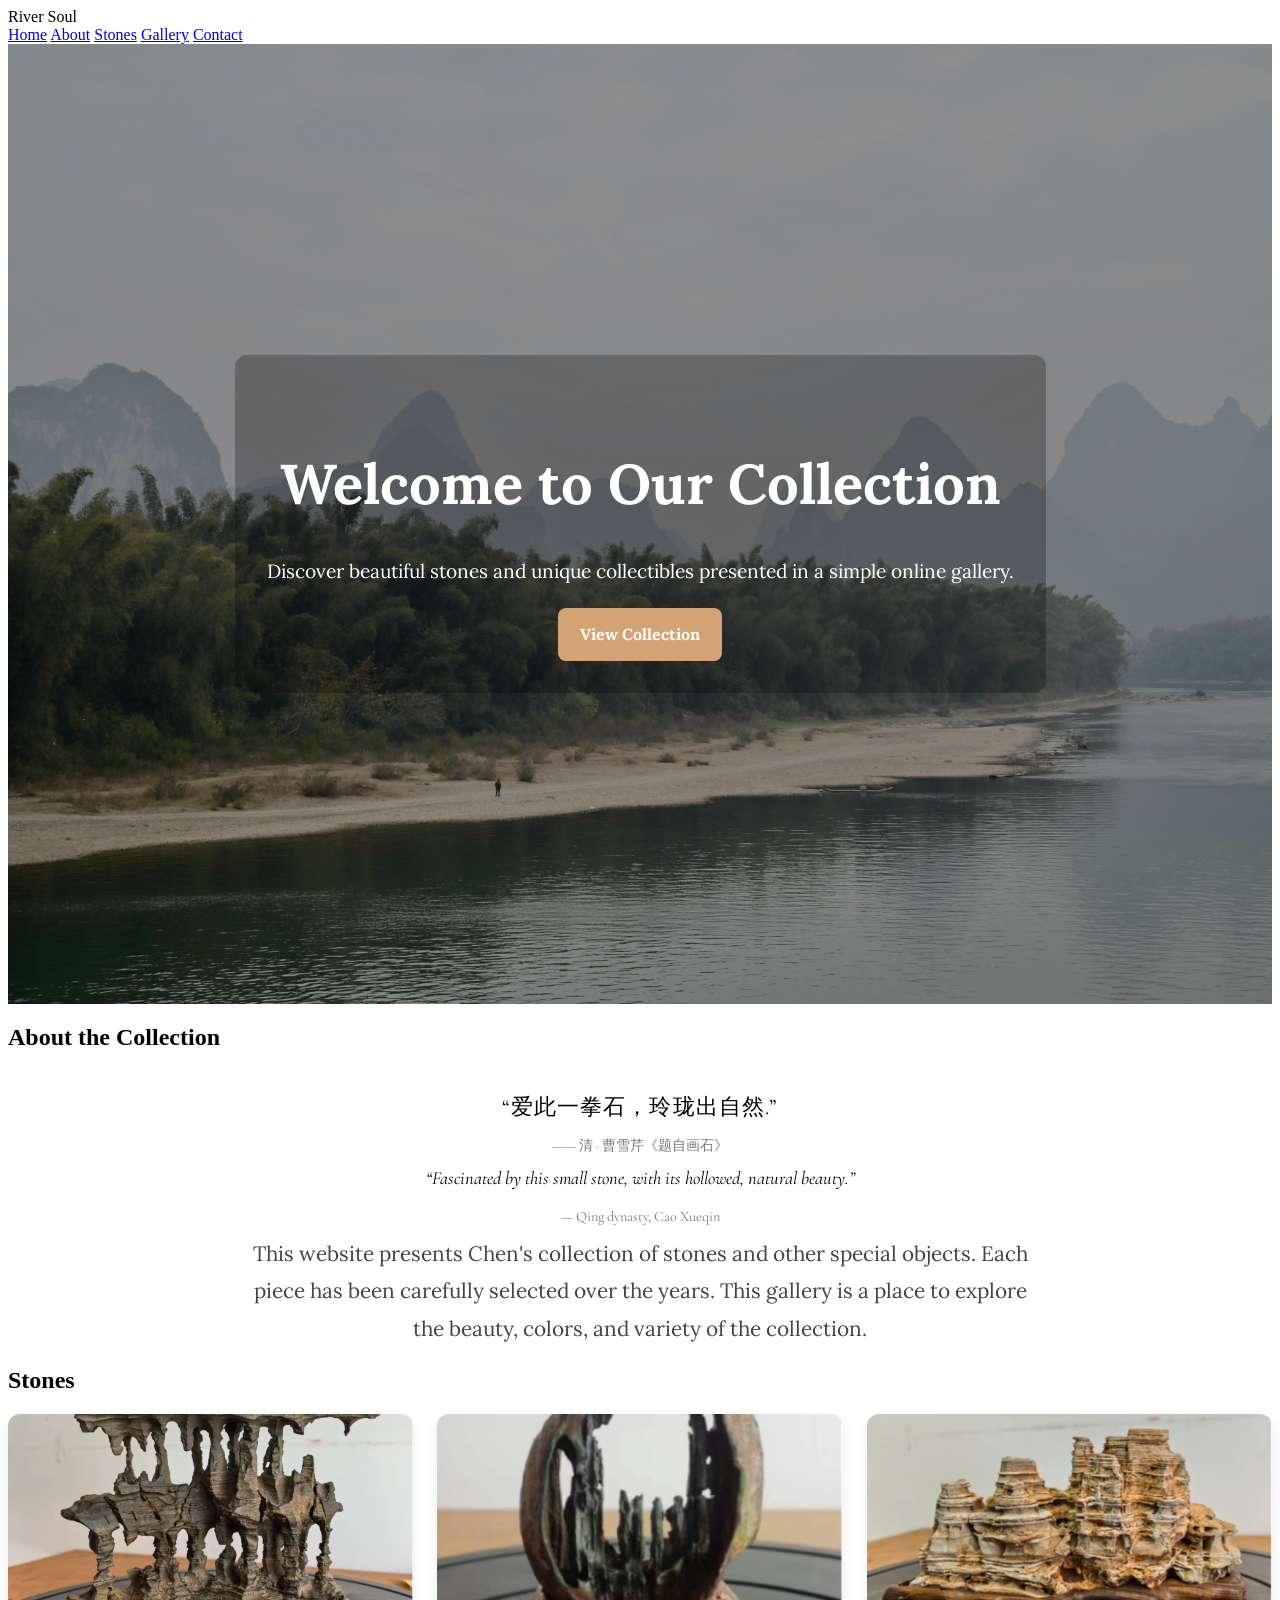
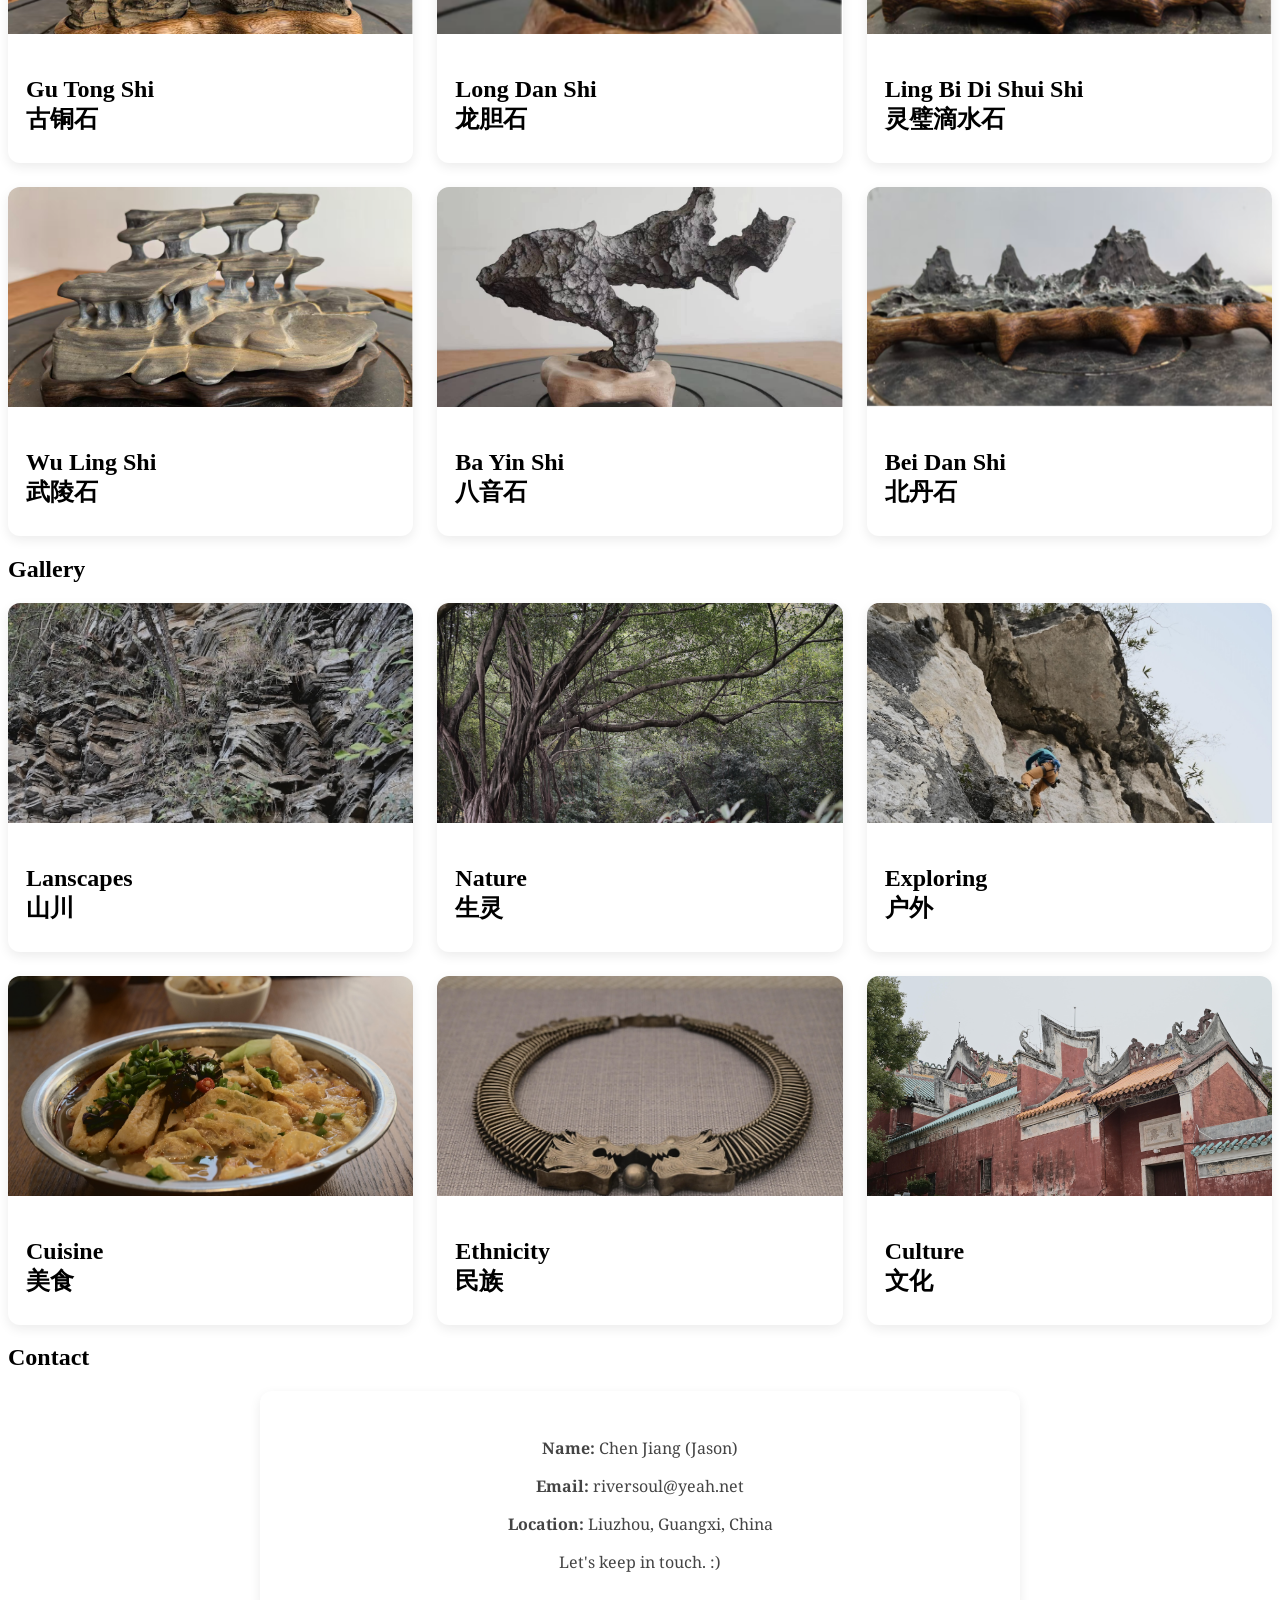
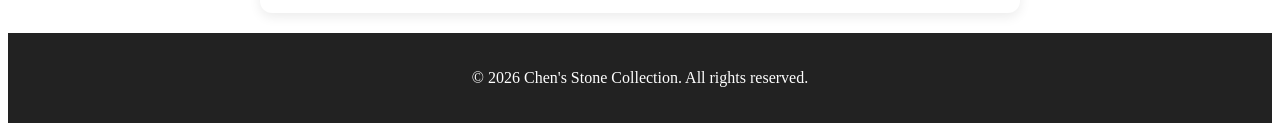
==== commit 1e6dedd3: "Add files via upload" ====
--- a/index.html
+++ b/index.html
@@ -16,88 +16,12 @@
 
 <style>
   /* ===== Base page styles ===== */
-* {
-  box-sizing: border-box;
-  margin: 0;
-  padding: 0;
-}
-
-body {
-  font-family: Arial, sans-serif;
-  line-height: 1.6;
-  background: #f7f7f7;
-  color: #222;
-}
-
-h1, h2, h3 {
-  font-family: 'Lora', serif;
-  font-weight: 600;
-  letter-spacing: 0.03em;
-}
-
-a {
-  color: inherit;
-  text-decoration: none;
-}
+
 
 /* ===== Header / top navigation ===== */
-header {
-  background: #222;
-  color: white;
-  padding: 18px 30px;
-  position: sticky;
-  top: 0;
-  z-index: 1000;
-}
-
-nav {
-  max-width: 1200px;
-  margin: 0 auto;
-  display: flex;
-  justify-content: space-between;
-  align-items: center;
-  flex-wrap: wrap;
-  gap: 12px;
-}
-
-.logo {
-  font-family: 'Cormorant Garamond', serif;
-  font-size: 1.9rem;
-  font-weight: 500;
-  letter-spacing: 0.12em;
-}
-
-.nav-links {
-  display: flex;
-  gap: 18px;
-  flex-wrap: wrap;
-}
-
-.nav-links a {
-  color: white;
-  text-decoration: none;
-  font-size: 1.4rem;
-  font-family: 'Cormorant Garamond', serif;
-  font-weight: 500;
-  letter-spacing: 0.08em;
-}
 
 /* ===== General layout ===== */
-section {
-  padding: 60px 20px;
-}
-
-.container {
-  max-width: 1100px;
-  margin: 0 auto;
-}
-
-.section-title {
-  text-align: center;
-  margin-bottom: 35px;
-  font-size: 3rem;
-  color: #222;
-}
+
 
 /* ===== Hero section ===== */
 .hero {
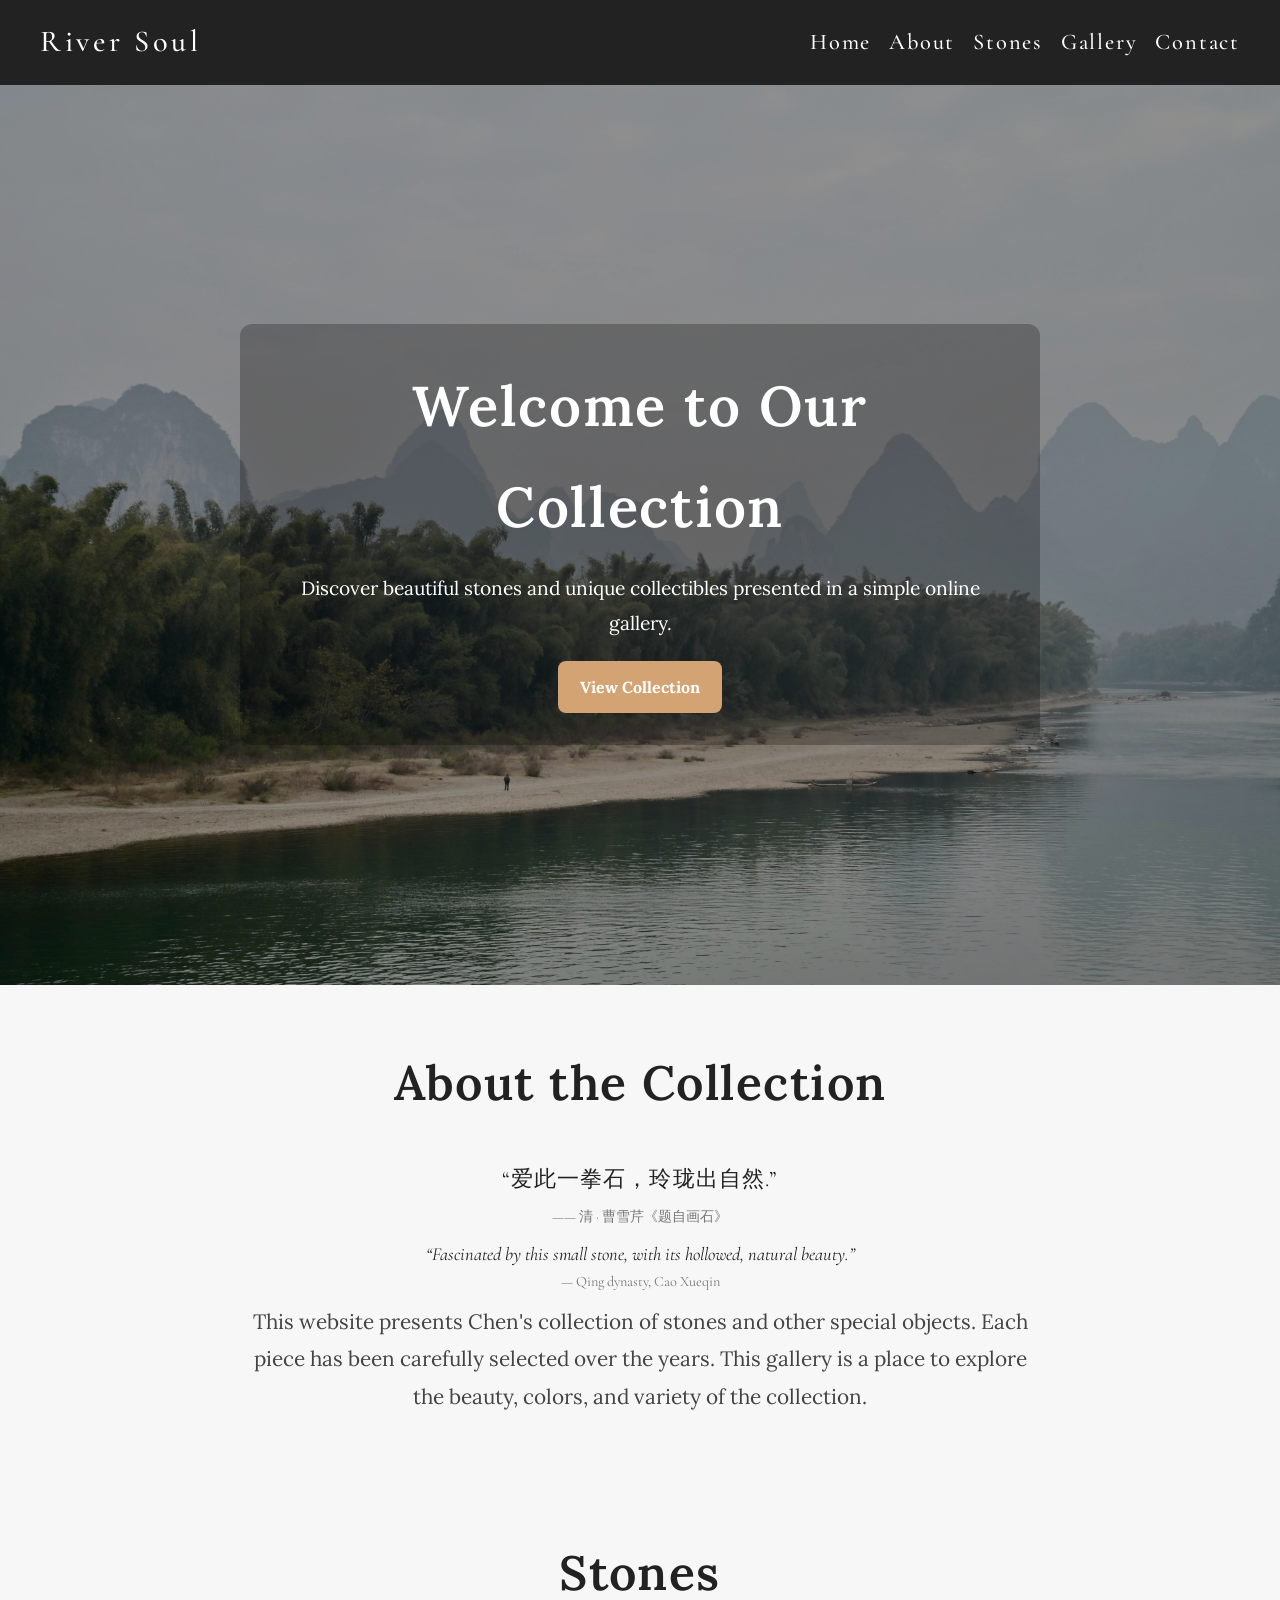
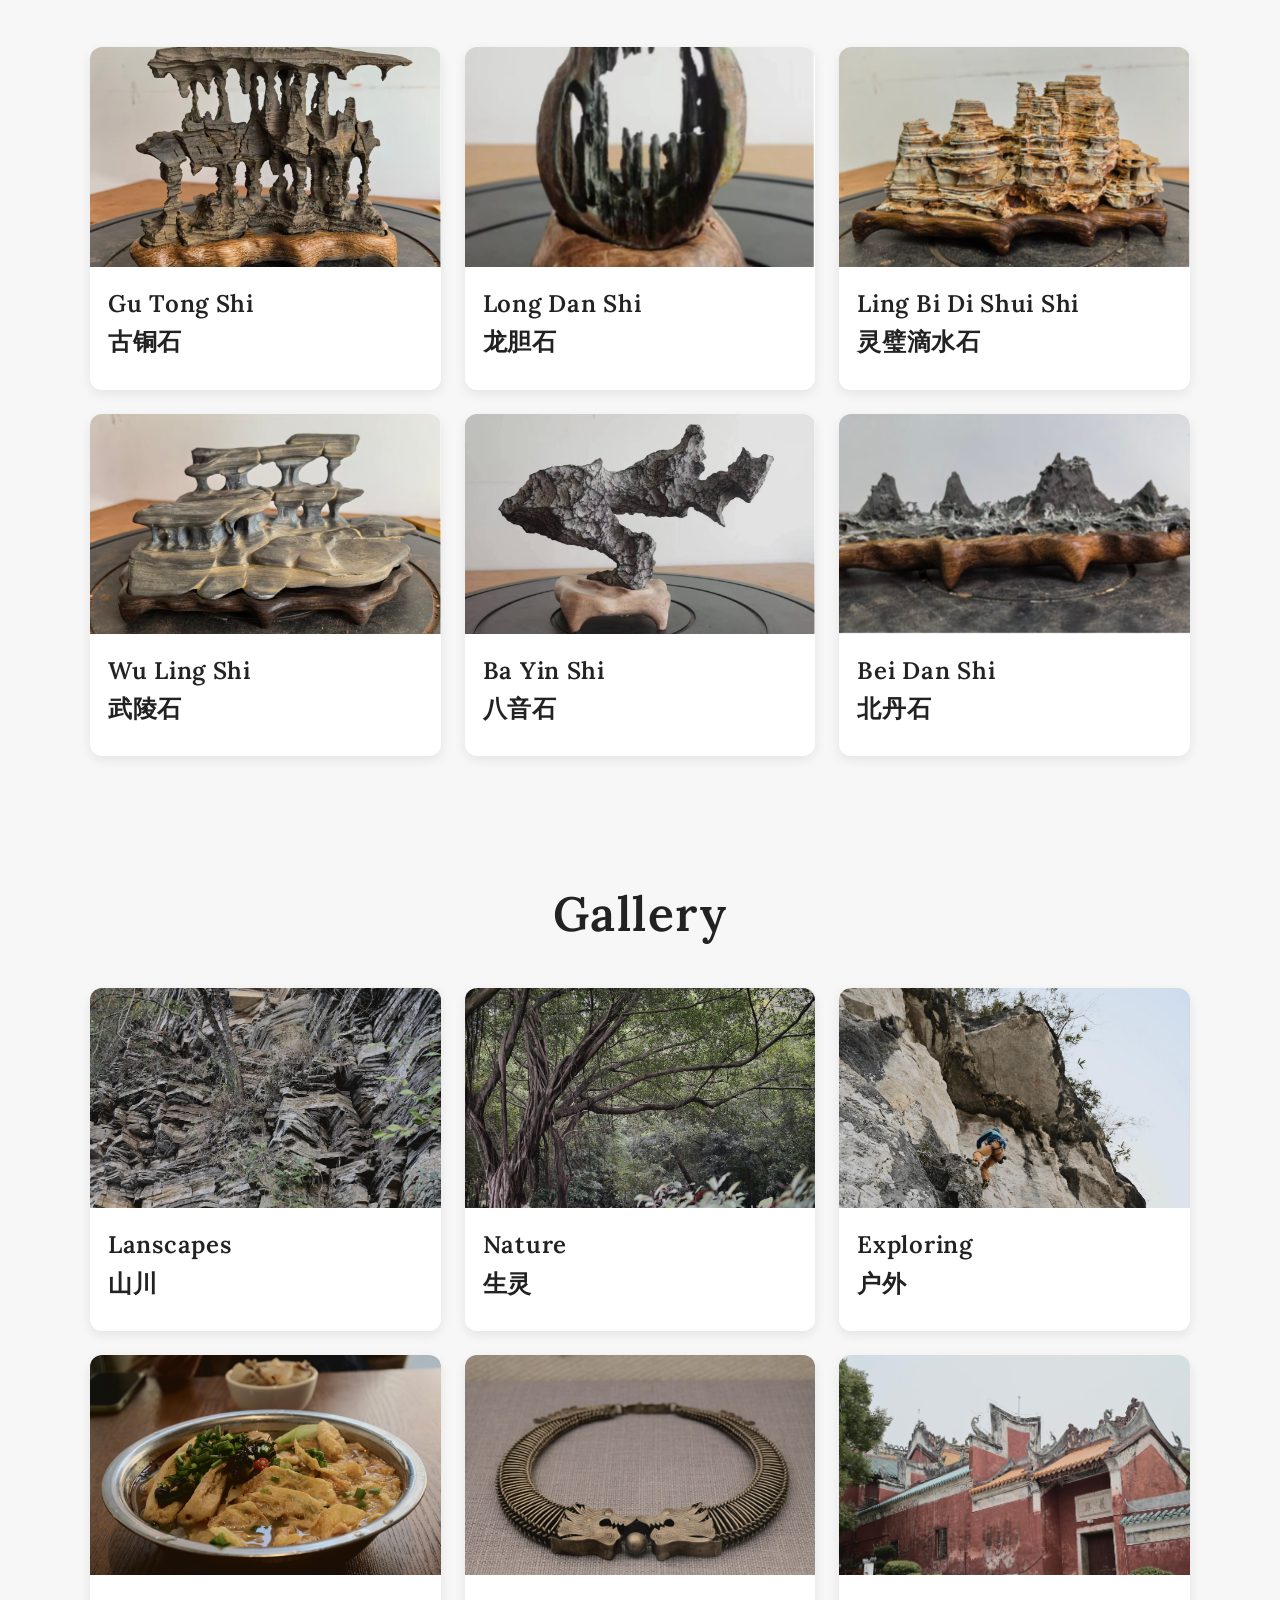
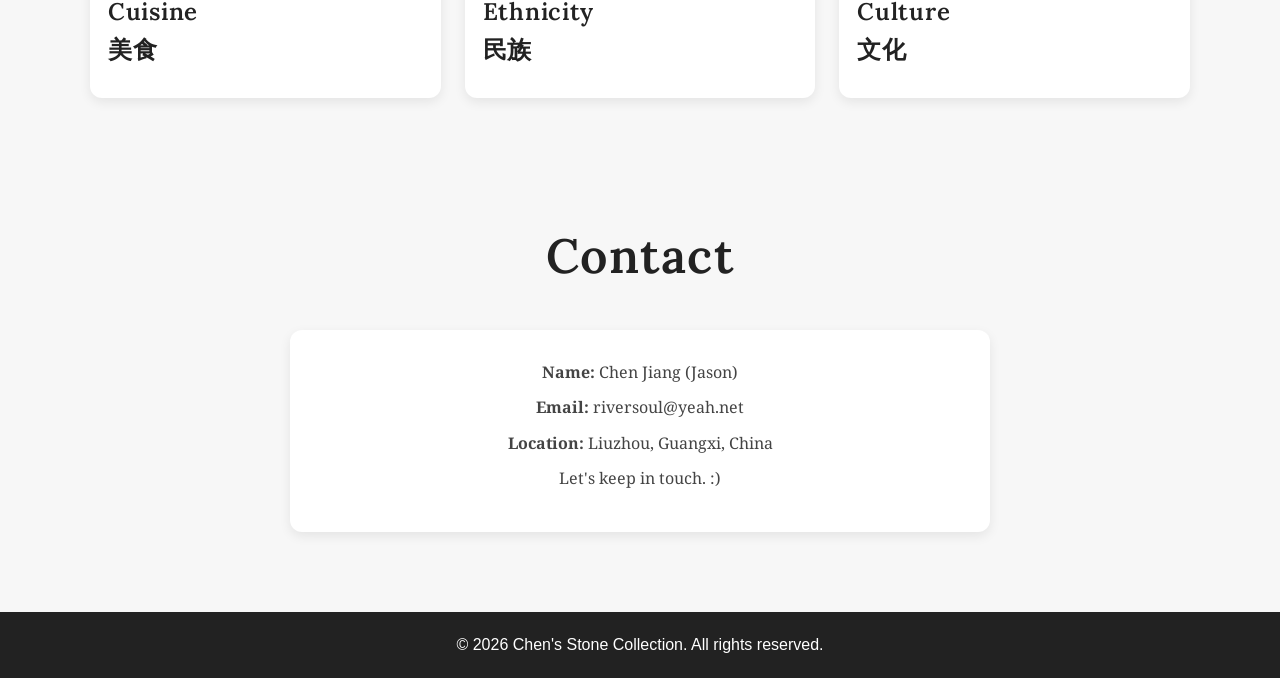
==== commit bb48fa1c: "Add files via upload" ====
--- a/index.html
+++ b/index.html
@@ -1,7 +1,7 @@
 <!DOCTYPE html>
 <html lang="en">
 <head>
- <link rel="stylesheet" href="style.css">  <!-- apply the style from style.css -->
+ <!-- <link rel="stylesheet" href="style.css">  apply the style from style.css -->
   <meta charset="UTF-8" />
   <meta name="viewport" content="width=device-width, initial-scale=1.0" />
   <title>Stone Collection</title>
@@ -15,13 +15,90 @@
 </head>
 
 <style>
-  /* ===== Base page styles ===== */
-
+
+/* ===== Base page styles ===== */
+* {
+  box-sizing: border-box;
+  margin: 0;
+  padding: 0;
+}
+
+body {
+  font-family: Arial, sans-serif;
+  line-height: 1.6;
+  background: #f7f7f7;
+  color: #222;
+}
+
+h1, h2, h3 {
+  font-family: 'Lora', serif;
+  font-weight: 600;
+  letter-spacing: 0.03em;
+}
+
+a {
+  color: inherit;
+  text-decoration: none;
+}
 
 /* ===== Header / top navigation ===== */
+header {
+  background: #222;
+  color: white;
+  padding: 18px 30px;
+  position: sticky;
+  top: 0;
+  z-index: 1000;
+}
+
+nav {
+  max-width: 1200px;
+  margin: 0 auto;
+  display: flex;
+  justify-content: space-between;
+  align-items: center;
+  flex-wrap: wrap;
+  gap: 12px;
+}
+
+.logo {
+  font-family: 'Cormorant Garamond', serif;
+  font-size: 1.9rem;
+  font-weight: 500;
+  letter-spacing: 0.12em;
+}
+
+.nav-links {
+  display: flex;
+  gap: 18px;
+  flex-wrap: wrap;
+}
+
+.nav-links a {
+  color: white;
+  text-decoration: none;
+  font-size: 1.4rem;
+  font-family: 'Cormorant Garamond', serif;
+  font-weight: 500;
+  letter-spacing: 0.08em;
+}
 
 /* ===== General layout ===== */
-
+section {
+  padding: 60px 20px;
+}
+
+.container {
+  max-width: 1100px;
+  margin: 0 auto;
+}
+
+.section-title {
+  text-align: center;
+  margin-bottom: 35px;
+  font-size: 3rem;
+  color: #222;
+}
 
 /* ===== Hero section ===== */
 .hero {
@@ -212,7 +289,9 @@
     font-size: 2.2rem;
   }
 }
+
 </style>
+
 <body>
   <header>
     <nav>
